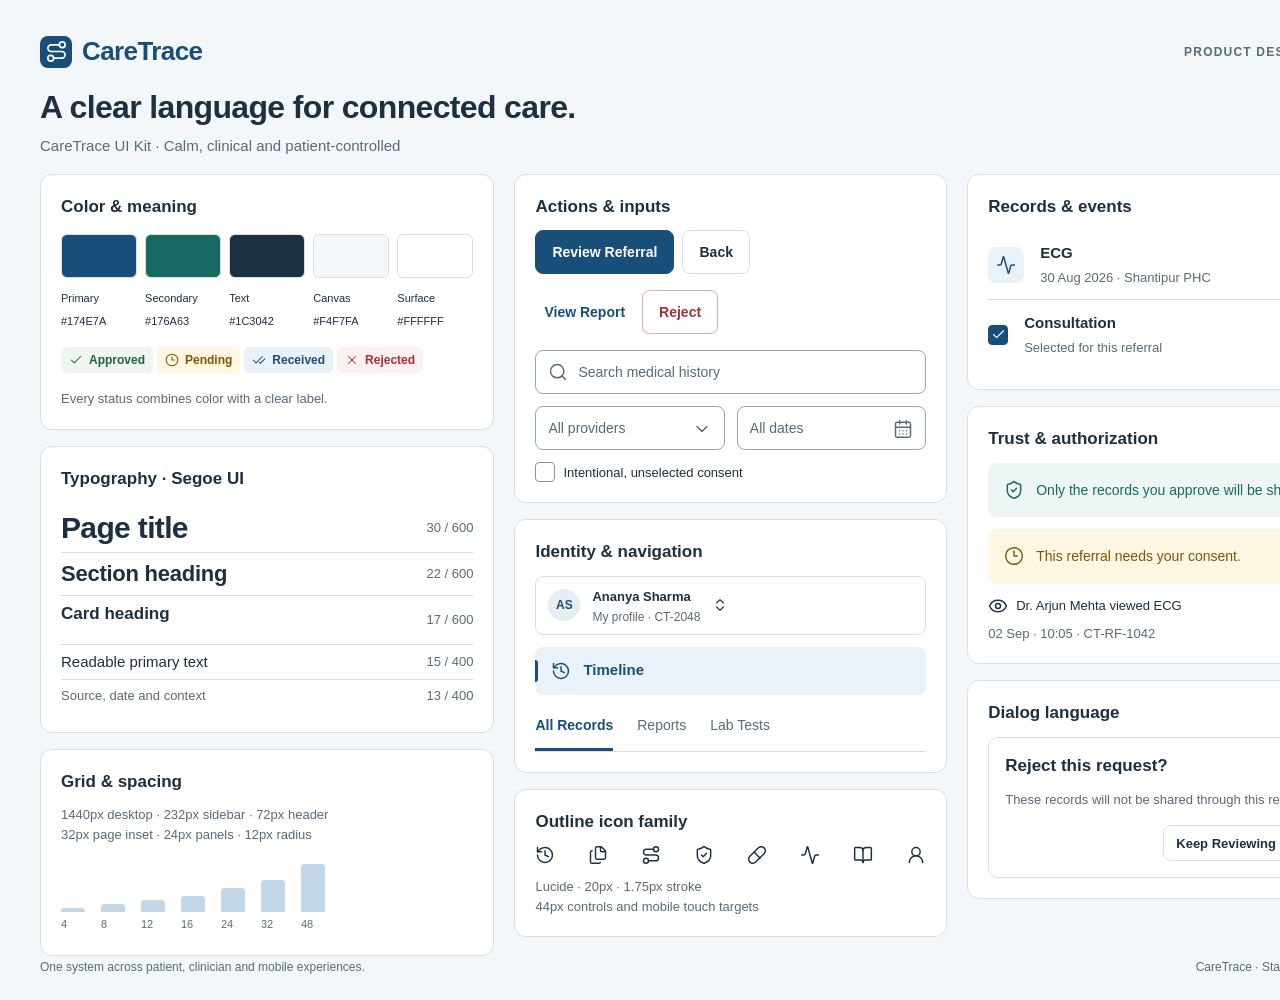
==== pages/01-design-system.html @ 1bf3c95d "First commit" ====
<!doctype html><html lang="en"><head><meta charset="utf-8"><meta name="viewport" content="width=device-width,initial-scale=1"><title>Design System / UI Kit · CareTrace</title><link rel="stylesheet" href="../source/styles.css"></head><body data-screen="01-design-system"><div class="board"><div class="board-head"><div class="brand"><span class="brandmark"><svg viewBox="0 0 24 24" fill="none" stroke="currentColor" stroke-linecap="round" stroke-linejoin="round" aria-hidden="true"><circle cx="6" cy="19" r="3" /><path d="M9 19h8.5a3.5 3.5 0 0 0 0-7h-11a3.5 3.5 0 0 1 0-7H15" /><circle cx="18" cy="5" r="3" /></svg></span>CareTrace</div><span class="eyebrow">Product design system · 01</span></div><div class="board-title"><h1>A clear language for connected care.</h1><p class="muted mt8">CareTrace UI Kit · Calm, clinical and patient-controlled</p></div><div class="kit-grid"><div class="kit-column"><section class="panel kit-section"><h3>Color & meaning</h3><div class="swatches"><div class="swatch"><div class="swatch-color" style="background:#174e7a"></div><span>Primary<br>#174E7A</span></div><div class="swatch"><div class="swatch-color" style="background:#176a63"></div><span>Secondary<br>#176A63</span></div><div class="swatch"><div class="swatch-color" style="background:#1c3042"></div><span>Text<br>#1C3042</span></div><div class="swatch"><div class="swatch-color" style="background:#f4f7fa"></div><span>Canvas<br>#F4F7FA</span></div><div class="swatch"><div class="swatch-color" style="background:#ffffff"></div><span>Surface<br>#FFFFFF</span></div></div><div class="mt24"><span class="chip green"><svg viewBox="0 0 24 24" fill="none" stroke="currentColor" stroke-linecap="round" stroke-linejoin="round" aria-hidden="true"><path d="M20 6 9 17l-5-5" /></svg>Approved</span><span class="chip amber"><svg viewBox="0 0 24 24" fill="none" stroke="currentColor" stroke-linecap="round" stroke-linejoin="round" aria-hidden="true"><circle cx="12" cy="12" r="10" /><path d="M12 6v6h4" /></svg>Pending</span><span class="chip "><svg viewBox="0 0 24 24" fill="none" stroke="currentColor" stroke-linecap="round" stroke-linejoin="round" aria-hidden="true"><path d="M18 6 7 17l-5-5" /><path d="m22 10-7.5 7.5L13 16" /></svg>Received</span><span class="chip red"><svg viewBox="0 0 24 24" fill="none" stroke="currentColor" stroke-linecap="round" stroke-linejoin="round" aria-hidden="true"><path d="M18 6 6 18" /><path d="m6 6 12 12" /></svg>Rejected</span></div><p class="small muted mt8">Every status combines color with a clear label.</p></section><section class="panel kit-section"><h3>Typography · Segoe UI</h3><div class="type-sample"><h1>Page title</h1><small>30 / 600</small></div><div class="type-sample"><h2>Section heading</h2><small>22 / 600</small></div><div class="type-sample"><h3>Card heading</h3><small>17 / 600</small></div><div class="type-sample"><span>Readable primary text</span><small>15 / 400</small></div><div class="type-sample"><span class="small muted">Source, date and context</span><small>13 / 400</small></div></section><section class="panel kit-section"><h3>Grid & spacing</h3><p class="small muted">1440px desktop · 232px sidebar · 72px header<br>32px page inset · 24px panels · 12px radius</p><div class="spacing-bars"><div><span style="height:4px"></span><small>4</small></div><div><span style="height:8px"></span><small>8</small></div><div><span style="height:12px"></span><small>12</small></div><div><span style="height:16px"></span><small>16</small></div><div><span style="height:24px"></span><small>24</small></div><div><span style="height:32px"></span><small>32</small></div><div><span style="height:48px"></span><small>48</small></div></div></section></div><div class="kit-column"><section class="panel kit-section"><h3>Actions & inputs</h3><div class="row gap8 mb16"><button type="button" class="btn primary">Review Referral</button><button type="button" class="btn ">Back</button></div><div class="row gap8 mb16"><button type="button" class="btn tertiary">View Report</button><button type="button" class="btn danger">Reject</button></div><div class="kit-fields"><div class="field search"><svg viewBox="0 0 24 24" fill="none" stroke="currentColor" stroke-linecap="round" stroke-linejoin="round" aria-hidden="true"><path d="m21 21-4.34-4.34" /><circle cx="11" cy="11" r="8" /></svg><span>Search medical history</span></div><div class="field "><span>All providers</span><span class="push"><svg viewBox="0 0 24 24" fill="none" stroke="currentColor" stroke-linecap="round" stroke-linejoin="round" aria-hidden="true"><path d="m6 9 6 6 6-6" /></svg></span></div><div class="field "><span>All dates</span><span class="push"><svg viewBox="0 0 24 24" fill="none" stroke="currentColor" stroke-linecap="round" stroke-linejoin="round" aria-hidden="true"><path d="M8 2v4" /><path d="M16 2v4" /><rect width="18" height="18" x="3" y="4" rx="2" /><path d="M3 10h18" /><path d="M8 14h.01" /><path d="M12 14h.01" /><path d="M16 14h.01" /><path d="M8 18h.01" /><path d="M12 18h.01" /><path d="M16 18h.01" /></svg></span></div></div><div class="row gap8 mt16"><span class="check " role="checkbox" aria-checked="false"></span><span class="small">Intentional, unselected consent</span></div></section><section class="panel kit-section"><h3>Identity & navigation</h3><div class="profile-switch"><span class="avatar">AS</span><div><strong class="small">Ananya Sharma</strong><div class="muted" style="font-size:12px">My profile · CT-2048</div></div><svg viewBox="0 0 24 24" fill="none" stroke="currentColor" stroke-linecap="round" stroke-linejoin="round" aria-hidden="true"><path d="m7 15 5 5 5-5" /><path d="m7 9 5-5 5 5" /></svg></div><div class="nav-item active mt16"><svg viewBox="0 0 24 24" fill="none" stroke="currentColor" stroke-linecap="round" stroke-linejoin="round" aria-hidden="true"><path d="M3 12a9 9 0 1 0 9-9 9.75 9.75 0 0 0-6.74 2.74L3 8" /><path d="M3 3v5h5" /><path d="M12 7v5l4 2" /></svg>Timeline</div><div class="tabs" style="margin:8px 0 0"><div class="tab active">All Records</div><div class="tab">Reports</div><div class="tab">Lab Tests</div></div></section><section class="panel kit-section"><h3>Outline icon family</h3><div class="row between"><svg viewBox="0 0 24 24" fill="none" stroke="currentColor" stroke-linecap="round" stroke-linejoin="round" aria-hidden="true"><path d="M3 12a9 9 0 1 0 9-9 9.75 9.75 0 0 0-6.74 2.74L3 8" /><path d="M3 3v5h5" /><path d="M12 7v5l4 2" /></svg><svg viewBox="0 0 24 24" fill="none" stroke="currentColor" stroke-linecap="round" stroke-linejoin="round" aria-hidden="true"><path d="M15 2h-4a2 2 0 0 0-2 2v11a2 2 0 0 0 2 2h8a2 2 0 0 0 2-2V8" /><path d="M16.706 2.706A2.4 2.4 0 0 0 15 2v5a1 1 0 0 0 1 1h5a2.4 2.4 0 0 0-.706-1.706z" /><path d="M5 7a2 2 0 0 0-2 2v11a2 2 0 0 0 2 2h8a2 2 0 0 0 1.732-1" /></svg><svg viewBox="0 0 24 24" fill="none" stroke="currentColor" stroke-linecap="round" stroke-linejoin="round" aria-hidden="true"><circle cx="6" cy="19" r="3" /><path d="M9 19h8.5a3.5 3.5 0 0 0 0-7h-11a3.5 3.5 0 0 1 0-7H15" /><circle cx="18" cy="5" r="3" /></svg><svg viewBox="0 0 24 24" fill="none" stroke="currentColor" stroke-linecap="round" stroke-linejoin="round" aria-hidden="true"><path d="M20 13c0 5-3.5 7.5-7.66 8.95a1 1 0 0 1-.67-.01C7.5 20.5 4 18 4 13V6a1 1 0 0 1 1-1c2 0 4.5-1.2 6.24-2.72a1.17 1.17 0 0 1 1.52 0C14.51 3.81 17 5 19 5a1 1 0 0 1 1 1z" /><path d="m9 12 2 2 4-4" /></svg><svg viewBox="0 0 24 24" fill="none" stroke="currentColor" stroke-linecap="round" stroke-linejoin="round" aria-hidden="true"><path d="m10.5 20.5 10-10a4.95 4.95 0 1 0-7-7l-10 10a4.95 4.95 0 1 0 7 7Z" /><path d="m8.5 8.5 7 7" /></svg><svg viewBox="0 0 24 24" fill="none" stroke="currentColor" stroke-linecap="round" stroke-linejoin="round" aria-hidden="true"><path d="M22 12h-2.48a2 2 0 0 0-1.93 1.46l-2.35 8.36a.25.25 0 0 1-.48 0L9.24 2.18a.25.25 0 0 0-.48 0l-2.35 8.36A2 2 0 0 1 4.49 12H2" /></svg><svg viewBox="0 0 24 24" fill="none" stroke="currentColor" stroke-linecap="round" stroke-linejoin="round" aria-hidden="true"><path d="M12 7v14" /><path d="M3 18a1 1 0 0 1-1-1V4a1 1 0 0 1 1-1h5a4 4 0 0 1 4 4 4 4 0 0 1 4-4h5a1 1 0 0 1 1 1v13a1 1 0 0 1-1 1h-6a3 3 0 0 0-3 3 3 3 0 0 0-3-3z" /></svg><svg viewBox="0 0 24 24" fill="none" stroke="currentColor" stroke-linecap="round" stroke-linejoin="round" aria-hidden="true"><circle cx="12" cy="8" r="5" /><path d="M20 21a8 8 0 0 0-16 0" /></svg></div><p class="small muted mt16">Lucide · 20px · 1.75px stroke<br>44px controls and mobile touch targets</p></section></div><div class="kit-column"><section class="panel kit-section"><h3>Records & events</h3><div class="list-row"><span class="iconbox "><svg viewBox="0 0 24 24" fill="none" stroke="currentColor" stroke-linecap="round" stroke-linejoin="round" aria-hidden="true"><path d="M22 12h-2.48a2 2 0 0 0-1.93 1.46l-2.35 8.36a.25.25 0 0 1-.48 0L9.24 2.18a.25.25 0 0 0-.48 0l-2.35 8.36A2 2 0 0 1 4.49 12H2" /></svg></span><div><strong>ECG</strong><p>30 Aug 2026 · Shantipur PHC</p></div><span class="link small" style="margin-left:auto">View</span></div><div class="list-row"><span class="check checked" role="checkbox" aria-checked="true"><svg viewBox="0 0 24 24" fill="none" stroke="currentColor" stroke-linecap="round" stroke-linejoin="round" aria-hidden="true"><path d="M20 6 9 17l-5-5" /></svg></span><div><strong>Consultation</strong><p>Selected for this referral</p></div></div></section><section class="panel kit-section"><h3>Trust & authorization</h3><div class="notice teal"><svg viewBox="0 0 24 24" fill="none" stroke="currentColor" stroke-linecap="round" stroke-linejoin="round" aria-hidden="true"><path d="M20 13c0 5-3.5 7.5-7.66 8.95a1 1 0 0 1-.67-.01C7.5 20.5 4 18 4 13V6a1 1 0 0 1 1-1c2 0 4.5-1.2 6.24-2.72a1.17 1.17 0 0 1 1.52 0C14.51 3.81 17 5 19 5a1 1 0 0 1 1 1z" /><path d="m9 12 2 2 4-4" /></svg><div>Only the records you approve will be shared.</div></div><div class="mt16"><div class="notice amber"><svg viewBox="0 0 24 24" fill="none" stroke="currentColor" stroke-linecap="round" stroke-linejoin="round" aria-hidden="true"><circle cx="12" cy="12" r="10" /><path d="M12 6v6h4" /></svg><div>This referral needs your consent.</div></div></div><div class="row gap8 mt16 small"><svg viewBox="0 0 24 24" fill="none" stroke="currentColor" stroke-linecap="round" stroke-linejoin="round" aria-hidden="true"><path d="M2.062 12.348a1 1 0 0 1 0-.696 10.75 10.75 0 0 1 19.876 0 1 1 0 0 1 0 .696 10.75 10.75 0 0 1-19.876 0" /><circle cx="12" cy="12" r="3" /></svg>Dr. Arjun Mehta viewed ECG</div><p class="small muted mt8">02 Sep · 10:05 · CT-RF-1042</p></section><section class="panel kit-section"><h3>Dialog language</h3><div class="kit-dialog"><h3>Reject this request?</h3><p class="small muted mb16">These records will not be shared through this request.</p><div class="row gap8"><button type="button" class="btn compact">Keep Reviewing</button><button type="button" class="btn danger compact">Reject</button></div></div></section></div></div><div class="kit-foot"><span>One system across patient, clinician and mobile experiences.</span><span>CareTrace · Static design specification</span></div></div></body></html>
---- source/styles.css ----
:root{--blue:#174e7a;--teal:#176a63;--ink:#1c3042;--muted:#586b79;--line:#d7e0e7;--bg:#f4f7fa;--green:#226343;--amber:#825500;--red:#a33135;--bluewash:#eaf2f9;--tealwash:#edf6f4;--greenwash:#edf7f0;--amberwash:#fff6e4;--redwash:#fff0f0}
*{box-sizing:border-box}body{margin:0;font-family:'Segoe UI',sans-serif;font-size:15px;line-height:1.5;color:var(--ink);background:var(--bg)}button,input,select{font:inherit}button{cursor:default}svg{width:20px;height:20px;flex:none;vertical-align:middle;stroke-width:1.75}h1,h2,h3,p{margin:0}h1{font-size:30px;line-height:1.25;font-weight:600;letter-spacing:-.65px}h2{font-size:22px;line-height:1.35;font-weight:600;letter-spacing:-.25px}h3{font-size:17px;line-height:1.4;font-weight:600}small,.small{font-size:13px}strong{font-weight:600}a,.link{color:var(--blue);font-weight:600;text-decoration:none}.muted{color:var(--muted)}.eyebrow{font-size:12px;letter-spacing:1.2px;text-transform:uppercase;font-weight:600;color:var(--muted)}.row{display:flex;align-items:center;gap:16px}.between{justify-content:space-between}.start{align-items:flex-start}.end{justify-content:flex-end}.gap8{gap:8px}.gap24{gap:24px}.stack{display:flex;flex-direction:column;gap:24px}.stack16{display:flex;flex-direction:column;gap:16px}.stack8{display:flex;flex-direction:column;gap:8px}.grow{flex:1;min-width:0}.mt8{margin-top:8px}.mt16{margin-top:16px}.mt24{margin-top:24px}.mt32{margin-top:32px}.mb16{margin-bottom:16px}.mb24{margin-bottom:24px}.rule{border:0;border-top:1px solid var(--line);margin:24px 0}.iconbox{display:grid;place-items:center;width:40px;height:40px;border-radius:8px;color:var(--blue);background:var(--bluewash);flex:none}.iconbox.teal{color:var(--teal);background:var(--tealwash)}.iconbox.amber{color:var(--amber);background:var(--amberwash)}.avatar{display:grid;place-items:center;width:40px;height:40px;border-radius:50%;background:#e6eef4;color:var(--blue);font-size:14px;font-weight:600;flex:none}.avatar.large{height:52px;width:52px;font-size:19px}.brand{display:flex;align-items:center;gap:10px;font-size:24px;letter-spacing:-.6px;font-weight:650;color:var(--blue)}.brandmark{width:32px;height:32px;background:var(--blue);color:white;display:grid;place-items:center;border-radius:8px}.brandmark svg{width:23px;height:23px}.sidebar{position:absolute;left:0;top:0;bottom:0;width:232px;background:#fff;border-right:1px solid var(--line);display:flex;flex-direction:column;padding:24px 16px}.sidebar .brand{padding:0 8px;margin-bottom:32px}.workspace-label{margin:0 12px 12px}.nav-item{height:48px;display:flex;align-items:center;gap:12px;padding:0 16px;border-radius:8px;color:var(--muted);font-weight:500;margin-bottom:4px}.nav-item.active{color:var(--blue);background:var(--bluewash);font-weight:600;position:relative}.nav-item.active:before{content:'';position:absolute;left:0;height:22px;width:3px;background:var(--blue);border-radius:0 3px 3px 0}.nav-item svg{width:20px}.nav-count{margin-left:auto;font-size:12px;min-width:20px;text-align:center;color:var(--amber);background:var(--amberwash);border-radius:4px}.sidebar-bottom{margin-top:auto}.sidebar-foot{border-top:1px solid var(--line);margin:16px 8px 0;padding-top:20px;font-size:12px;color:var(--muted)}.topbar{height:72px;background:#fff;border-bottom:1px solid var(--line);display:flex;align-items:center;justify-content:space-between;padding:0 32px}.topbar-search{width:360px;display:flex;gap:12px;align-items:center;color:var(--muted);font-size:14px}.topbar-search kbd{margin-left:auto;font-family:inherit;font-size:12px;border:1px solid var(--line);padding:0 7px;border-radius:4px}.top-user{padding-left:20px;border-left:1px solid var(--line)}.icon-button{width:44px;height:44px;border:0;background:transparent;display:grid;place-items:center;color:var(--muted)}.app{position:relative;width:1440px;height:1000px;overflow:hidden}.application{margin-left:232px}.content{padding:28px 32px 48px}.page-head{display:flex;justify-content:space-between;align-items:center;margin-bottom:24px;gap:24px}.page-head p{color:var(--muted);margin-top:8px}.breadcrumb{display:flex;align-items:center;gap:8px;font-size:13px;color:var(--muted);margin-bottom:16px}.breadcrumb svg{width:14px;height:14px}.profile-switch{display:flex;align-items:center;gap:12px;padding:8px 12px;background:#fff;border:1px solid var(--line);border-radius:8px;text-align:left;color:var(--ink)}.profile-switch .avatar{width:32px;height:32px;font-size:12px}.profile-switch svg{width:16px}.btn{border:1px solid var(--line);border-radius:8px;background:#fff;min-height:44px;padding:10px 16px;color:var(--ink);font-size:14px;font-weight:600;display:inline-flex;align-items:center;justify-content:center;gap:8px;white-space:nowrap}.btn svg{width:18px;height:18px}.btn.primary{background:var(--blue);border-color:var(--blue);color:#fff}.btn.tertiary{background:transparent;border-color:transparent;color:var(--blue);padding-left:8px;padding-right:8px}.btn.danger{color:var(--red);border-color:#dba9ab}.btn.compact{min-height:36px;padding:6px 12px;font-size:13px}.btn.full{width:100%}.chip{display:inline-flex;align-items:center;gap:6px;border-radius:5px;padding:4px 8px;font-size:12px;line-height:1.5;font-weight:600;color:var(--blue);background:var(--bluewash);white-space:nowrap}.chip svg{width:14px;height:14px}.chip.amber{color:var(--amber);background:var(--amberwash)}.chip.green{color:var(--green);background:var(--greenwash)}.chip.red{color:var(--red);background:var(--redwash)}.chip.neutral{color:var(--muted);background:#edf1f4}.panel{background:#fff;border:1px solid var(--line);border-radius:12px;padding:24px}.panel.flush{padding:0}.panel-head{display:flex;align-items:center;justify-content:space-between;padding:20px 24px;border-bottom:1px solid var(--line)}.panel-foot{padding:16px 24px;border-top:1px solid var(--line)}.split{display:grid;grid-template-columns:minmax(0,1fr) 336px;gap:24px;align-items:start}.equal{display:grid;grid-template-columns:1fr 1fr;gap:24px}.three{display:grid;grid-template-columns:repeat(3,1fr);gap:24px}.four{display:grid;grid-template-columns:repeat(4,1fr);gap:16px}.notice{display:flex;align-items:flex-start;gap:12px;border-radius:8px;padding:16px;background:var(--bluewash);color:var(--blue);font-size:14px;line-height:1.6}.notice svg{margin-top:1px}.notice.teal{color:var(--teal);background:var(--tealwash)}.notice.amber{color:var(--amber);background:var(--amberwash)}.notice.neutral{background:#f4f7fa;color:var(--muted)}.attention{border-left:4px solid var(--blue);padding:24px 28px;background:#fff}.attention .eyebrow{color:var(--amber)}.attention h2{margin:8px 0}.route{display:flex;gap:16px;align-items:center;color:var(--muted);font-size:14px}.route svg{width:18px;color:var(--blue)}.summary{padding:20px}.summary .label{font-size:13px;color:var(--muted);margin:12px 0 6px}.summary h3{font-size:18px}.summary .row{gap:8px}.summary svg{color:var(--blue)}.mini-date{border:1px solid var(--line);border-radius:8px;width:56px;text-align:center;overflow:hidden;flex:none}.mini-date .month{font-size:11px;letter-spacing:1px;background:var(--bluewash);padding:3px}.mini-date .day{font-size:23px;font-weight:600;padding:2px}.list-row{display:flex;gap:16px;align-items:center;padding:17px 24px;border-bottom:1px solid var(--line);min-height:76px}.list-row:last-child{border-bottom:0}.list-row p{font-size:13px;color:var(--muted);margin-top:3px}.list-row .meta{margin-left:auto;text-align:right;font-size:13px;color:var(--muted)}.list-row .iconbox{width:36px;height:36px}.quick-actions{display:flex;align-items:center;gap:12px}.quick-actions .btn{flex:1;min-width:0}.field{height:44px;background:#fff;border:1px solid #95a7b5;border-radius:8px;padding:0 12px;display:flex;align-items:center;gap:10px;color:var(--muted);font-size:14px}.field .push{margin-left:auto}.filters{display:flex;align-items:center;gap:12px;margin-bottom:24px}.filters .search{flex:1}.filters .field:not(.search){min-width:140px}.filter-label{font-size:13px;color:var(--muted);margin-right:4px}.tabs{display:flex;gap:24px;border-bottom:1px solid var(--line);margin-bottom:24px;white-space:nowrap}.tab{padding:12px 0;color:var(--muted);font-size:14px}.tab.active{color:var(--blue);border-bottom:3px solid var(--blue);font-weight:600}.identity-strip{background:#fff;border:1px solid var(--line);border-radius:10px;display:flex;align-items:center;gap:24px;padding:16px 20px;margin-bottom:24px}.identity-strip .divider{height:32px;border-left:1px solid var(--line)}.identity-meta{font-size:13px;color:var(--muted)}.identity-strip .push{margin-left:auto}.month-heading{font-size:12px;letter-spacing:1px;color:var(--muted);font-weight:600;margin:8px 0 16px 116px}.timeline-event{display:grid;grid-template-columns:92px 24px minmax(0,1fr);gap:12px;position:relative;padding-bottom:16px}.timeline-date{font-size:14px;color:var(--muted);padding-top:19px;text-align:right}.timeline-date strong{display:block;color:var(--ink)}.timeline-rail{position:relative;display:flex;justify-content:center;padding-top:21px}.timeline-rail:after{content:'';position:absolute;top:40px;bottom:-37px;width:1px;background:var(--line)}.timeline-event.last .timeline-rail:after{display:none}.timeline-dot{width:12px;height:12px;border-radius:50%;background:#fff;border:2px solid var(--teal);z-index:1;margin-top:3px}.timeline-event .panel{padding:18px 20px;border-radius:10px}.timeline-event .panel.highlight{border-color:#aec5d8;background:#fbfdff}.timeline-event .description{margin-top:8px;font-size:14px;color:var(--muted)}.event-actions{margin-top:8px;display:flex;gap:16px;align-items:center}.event-actions .link{font-size:13px}.side-note{border-top:1px solid var(--line);padding-top:16px;margin-top:16px;font-size:13px;color:var(--muted)}.fact{padding:12px 0;border-bottom:1px solid var(--line)}.fact:last-child{border:0}.fact .label{font-size:12px;color:var(--muted);margin-bottom:4px}.fact .value{font-size:15px;font-weight:600}.table{width:100%;border-collapse:collapse;text-align:left}.table th{font-size:12px;color:var(--muted);font-weight:600;background:#f8fafc;padding:14px 20px;border-bottom:1px solid var(--line)}.table td{padding:18px 20px;border-bottom:1px solid var(--line);font-size:14px;vertical-align:middle}.table tr:last-child td{border-bottom:0}.table .record-title{font-weight:600;font-size:15px}.table .meta{font-size:12px;color:var(--muted);margin-top:4px}.table .actions{display:flex;align-items:center;gap:12px;font-size:13px;color:var(--blue);font-weight:600;white-space:nowrap}.stepper{display:flex;align-items:center;justify-content:space-between;padding:24px 28px;background:white;border:1px solid var(--line);border-radius:10px;margin-bottom:24px}.step{display:flex;align-items:center;gap:10px;font-size:14px;color:var(--muted);position:relative}.step-num{width:28px;height:28px;border-radius:50%;border:1px solid #98a9b5;display:grid;place-items:center;font-size:12px;background:#fff}.step.done .step-num{background:var(--tealwash);color:var(--teal);border-color:var(--teal)}.step.done .step-num svg{width:16px;height:16px}.step.current{color:var(--blue);font-weight:600}.step.current .step-num{background:var(--blue);color:#fff;border-color:var(--blue)}.step-line{height:1px;background:var(--line);flex:1;margin:0 16px;min-width:20px}.check{width:20px;height:20px;border:1.5px solid #8297a6;border-radius:4px;background:#fff;flex:none;display:grid;place-items:center}.check.checked{background:var(--blue);border-color:var(--blue);color:white}.check svg{width:15px;height:15px}.select-row{padding:18px 24px;display:flex;gap:16px;align-items:center;border-bottom:1px solid var(--line);min-height:87px}.select-row:last-child{border:0}.select-row.selected{background:#f2f7fb;box-shadow:inset 3px 0 var(--blue)}.select-row .date{margin-left:auto;font-size:13px;color:var(--muted)}.select-row p{font-size:13px;color:var(--muted);margin-top:3px}.package{border-top:3px solid var(--blue)}.package-list{list-style:none;padding:0;margin:16px 0}.package-list li{display:flex;align-items:center;gap:12px;border-bottom:1px solid var(--line);padding:12px 0;font-size:14px}.package-list li:last-child{border:0}.package-list svg{width:17px;color:var(--teal)}.consent-summary{display:grid;grid-template-columns:1fr 1fr;gap:24px;padding:24px;border-bottom:1px solid var(--line)}.consent-summary .wide{grid-column:span 2}.consent-summary .eyebrow{margin-bottom:6px}.consent-row{padding:13px 24px;display:flex;gap:12px;align-items:center;border-bottom:1px solid var(--line)}.consent-row:last-child{border-bottom:0}.consent-row p{font-size:13px;color:var(--muted)}.consent-check{display:flex;gap:12px;align-items:center;min-height:44px;font-size:14px}.consent-actions{display:flex;gap:12px;justify-content:flex-end;margin-top:16px}.vertical-progress .progress-item{display:flex;gap:16px;min-height:73px;position:relative}.progress-mark{height:24px;width:24px;border:1px solid var(--teal);border-radius:50%;color:var(--teal);display:grid;place-items:center;flex:none;background:var(--tealwash);z-index:1}.progress-mark svg{width:14px;height:14px}.progress-item:not(:last-child):after{content:'';position:absolute;top:25px;bottom:0;left:11px;width:1px;background:var(--line)}.progress-item p{font-size:13px;color:var(--muted);margin-top:3px}.activity-row{padding:16px 24px;display:flex;gap:20px;align-items:flex-start;border-bottom:1px solid var(--line)}.activity-row:last-child{border:0}.activity-time{width:128px;font-size:13px;color:var(--muted);flex:none}.activity-time strong{color:var(--ink)}.activity-row svg{width:18px;color:var(--teal);margin-top:3px}.clinical-context{display:grid;grid-template-columns:repeat(3,1fr);border:1px solid var(--line);border-radius:10px;background:#fff;margin:24px 0}.clinical-context>div{padding:20px 24px;border-right:1px solid var(--line)}.clinical-context>div:last-child{border:0}.clinical-context p{font-size:13px;color:var(--muted);margin-bottom:8px}.document-viewer{background:#e9eef2;border:1px solid var(--line);border-radius:12px;overflow:hidden}.document-toolbar{background:#fff;border-bottom:1px solid var(--line);padding:12px 20px;display:flex;align-items:center;justify-content:space-between;font-size:13px}.document{margin:24px;background:#fff;padding:32px 28px;min-height:582px}.document .lab-brand{color:var(--blue);font-weight:600;font-size:17px;border-bottom:2px solid var(--blue);padding-bottom:16px}.document h2{font-size:21px;margin:24px 0 4px}.document .patient-data{font-size:13px;margin:20px 0}.lab-table{width:100%;border-collapse:collapse;margin:24px 0;font-size:13px}.lab-table th{text-align:left;background:#f1f4f6;padding:10px 8px;font-size:12px;font-weight:600}.lab-table td{padding:14px 8px;border-bottom:1px solid var(--line)}.explain-section{padding:20px 0;border-bottom:1px solid var(--line)}.explain-section:first-of-type{padding-top:0}.explain-section:last-child{border:0}.explain-section h3{margin-bottom:12px}.explain-section p{font-size:14px;color:var(--muted)}.term{margin-bottom:12px}.term:last-child{margin:0}.term strong{color:var(--ink)}.questions{padding-left:20px;margin:0;color:var(--muted);font-size:14px}.questions li{margin-top:8px}.emergency-wrap{max-width:1000px;margin:0 auto}.emergency-identity{padding:28px 32px;display:flex;gap:20px;align-items:center;border-bottom:1px solid var(--line)}.emergency-identity .avatar{width:64px;height:64px;font-size:24px}.emergency-critical{display:grid;grid-template-columns:1fr 2fr;border-bottom:1px solid var(--line)}.emergency-critical>div{padding:28px 32px}.emergency-critical .allergy{border-left:1px solid var(--line);background:#fff6f5}.blood-value{font-size:48px;font-weight:600;line-height:1.2;color:var(--blue);margin-top:8px}.allergy-value{font-size:30px;font-weight:600;line-height:1.3;color:var(--red);margin-top:12px}.emergency-info{padding:24px 32px}.emergency-info .fact{padding:20px 0}.emergency-info .fact .value{font-size:20px}.emergency-contact{display:flex;gap:16px;align-items:center;padding:24px 32px;border-top:1px solid var(--line);background:#f8fafc;border-radius:0 0 12px 12px}.audit-entry{display:flex;gap:16px;padding:24px;border-bottom:1px solid var(--line)}.audit-entry:last-child{border:0}.audit-entry h3{font-size:16px}.audit-entry p{font-size:14px;color:var(--muted)}.audit-entry .time{margin-left:auto;font-size:13px;color:var(--muted);text-align:right;white-space:nowrap}.audit-entry .action{font-weight:600;margin:12px 0 6px;color:var(--ink)}.screen-foot{position:absolute;bottom:16px;left:264px;right:32px;display:flex;justify-content:space-between;font-size:11px;color:var(--muted)}
/* Presentation boards use the same type, spacing, colors, and components. */
.board{width:1440px;height:1000px;background:var(--bg);padding:40px 48px;position:relative;overflow:hidden}.board-head{display:flex;align-items:center;justify-content:space-between;margin-bottom:32px}.board-head .brand{font-size:26px}.board-title{margin-bottom:32px}.board-title h1{font-size:32px}.kit-grid{display:grid;grid-template-columns:1.05fr 1fr 1fr;gap:24px}.kit-column{display:flex;flex-direction:column;gap:24px}.kit-section h3{margin-bottom:16px}.swatches{display:flex;gap:8px;margin-top:16px}.swatch{flex:1}.swatch-color{height:44px;border:1px solid var(--line);border-radius:6px;margin-bottom:8px}.swatch span{font-size:11px}.type-sample{padding:10px 0;border-bottom:1px solid var(--line);display:flex;align-items:center;justify-content:space-between}.type-sample:last-child{border:0}.type-sample small{color:var(--muted)}.spacing-bars{display:flex;gap:16px;align-items:flex-end;margin-top:20px}.spacing-bars span{display:block;width:24px;background:#c3d7e7;border-radius:3px 3px 0 0}.spacing-bars small{font-size:11px;color:var(--muted)}.kit-section .chip{margin:0 4px 8px 0}.kit-dialog{border:1px solid var(--line);border-radius:10px;padding:20px}.kit-dialog .row{justify-content:flex-end}.kit-section .list-row{padding:16px 0}.kit-foot{position:absolute;bottom:24px;left:48px;right:48px;display:flex;justify-content:space-between;color:var(--muted);font-size:12px}.phone{width:390px;height:844px;background:var(--bg);position:relative;overflow:hidden}.phone-status{height:28px;padding:4px 20px;font-size:12px;font-weight:600;display:flex;align-items:center;justify-content:space-between;background:white}.phone-status svg{width:14px;height:14px}.phone-header{height:60px;background:white;border-bottom:1px solid var(--line);display:flex;align-items:center;justify-content:space-between;padding:0 20px}.phone-header .brand{font-size:21px}.phone-header .brandmark{width:28px;height:28px;border-radius:7px}.phone-header .brandmark svg{width:20px;height:20px}.phone-content{padding:20px 20px 90px}.phone h1{font-size:24px;letter-spacing:-.4px}.phone h2{font-size:19px}.phone h3{font-size:16px}.phone .subtitle{font-size:13px;color:var(--muted);margin-top:6px}.phone .panel{padding:16px;border-radius:10px}.phone .panel.flush{padding:0}.phone .notice{font-size:13px;padding:12px;gap:8px}.phone .chip{font-size:11px}.phone .identity-line{font-size:12px;color:var(--muted);margin-bottom:16px}.phone .panel-head{padding:14px 16px}.phone .list-row{padding:14px 16px;gap:12px;min-height:66px}.phone .list-row .iconbox{width:32px;height:32px}.phone .list-row p{font-size:12px}.phone .list-row strong{font-size:14px}.phone .attention{border-left:3px solid var(--blue)}.phone .attention h2{margin:12px 0 8px}.phone .attention p{font-size:13px;color:var(--muted)}.phone .attention .btn{margin-top:16px;width:100%}.phone-nav{position:absolute;bottom:0;left:0;right:0;background:#fff;border-top:1px solid var(--line);height:76px;display:flex;justify-content:space-around;padding:8px 4px 16px}.phone-nav .nav{display:flex;flex-direction:column;gap:3px;align-items:center;justify-content:center;font-size:11px;color:var(--muted);min-width:64px;min-height:48px}.phone-nav .nav.active{color:var(--blue);font-weight:600}.phone-nav svg{width:21px;height:21px}.phone-nav .nav.active svg{background:var(--bluewash);box-shadow:0 0 0 5px var(--bluewash);border-radius:4px}.phone .mobile-event{display:flex;gap:14px;padding:14px 0;position:relative}.mobile-event:not(:last-child):before{content:'';position:absolute;top:46px;bottom:-10px;left:15px;border-left:1px solid var(--line)}.mobile-event .iconbox{width:32px;height:32px;background:white;border:1px solid var(--line);border-radius:50%;z-index:1}.mobile-event .iconbox svg{height:17px;width:17px}.mobile-event .date{font-size:11px;font-weight:600;color:var(--muted);letter-spacing:.3px;margin-bottom:4px}.mobile-event p{font-size:13px;color:var(--muted);margin-top:4px}.mobile-event .link{display:inline-flex;align-items:center;min-height:44px;font-size:13px}.mobile-record{display:flex;justify-content:space-between;align-items:center;padding:10px 0;border-bottom:1px solid var(--line);font-size:14px}.mobile-record:last-child{border:0}.mobile-record small{font-size:12px;color:var(--muted);display:block}.mobile-record .link{min-width:44px;min-height:44px;display:flex;align-items:center;justify-content:center;font-size:13px}.phone .consent-check{font-size:13px;line-height:1.4;margin-top:12px}.phone .consent-actions{margin-top:12px}.phone .consent-actions .btn{flex:1}.phone .vertical-progress{padding:20px 16px 0}.phone .progress-item{min-height:66px;font-size:14px}.phone .progress-item p{font-size:12px}.phone .progress-item.future .progress-mark{background:white;color:var(--muted);border-color:#95a7b5}.mobile-board{width:1920px;height:1200px;padding:48px 72px;background:var(--bg);position:relative}.mobile-board>h1{font-size:34px}.mobile-board .phones{display:flex;justify-content:space-between;margin-top:48px}.phone-frame{width:402px;height:856px;background:white;border:6px solid #d7e0e7;border-radius:32px;overflow:hidden}.phone-caption{margin-top:16px;color:var(--blue);font-size:17px;font-weight:600}.phone-caption small{display:block;color:var(--muted);font-weight:400;margin-top:4px}.journey{width:1920px;height:1080px;padding:56px 72px;background:var(--bg);position:relative}.journey h1{font-size:38px;letter-spacing:-1px}.journey-grid{display:grid;grid-template-columns:repeat(3,1fr);gap:28px 48px;margin-top:32px}.journey-card{position:relative}.journey-card .number{color:var(--teal);font-size:14px;font-weight:600;letter-spacing:1px}.journey-card h2{font-size:21px;margin:6px 0 16px}.preview-window{height:215px;border:1px solid #b8cbd8;border-radius:10px;background:white;overflow:hidden}.preview-window img{width:100%;height:100%;object-fit:cover;object-position:top}.journey-card .flow-arrow{position:absolute;right:-35px;top:167px;color:var(--blue)}.journey-card .flow-arrow svg{width:24px;height:24px}.journey-caption{margin-top:32px;padding-top:24px;border-top:1px solid var(--line);font-size:24px;color:var(--blue);text-align:center;line-height:1.5}.journey .board-head{margin-bottom:24px}.journey-card .micro-note{font-size:13px;color:var(--muted);margin-top:8px}.gallery{padding:48px;max-width:1800px;margin:auto}.gallery h1{margin:24px 0 8px}.gallery-grid{display:grid;grid-template-columns:repeat(3,1fr);gap:28px;margin-top:32px}.gallery-item{background:white;border:1px solid var(--line);border-radius:12px;overflow:hidden}.gallery-item img{width:100%;aspect-ratio:1.44;object-fit:contain;background:#edf2f6;display:block}.gallery-item .caption{padding:16px;font-size:14px}.gallery-item small{display:block;color:var(--muted);font-weight:400;margin-top:4px}
/* Final composition adjustments preserve the common type scale and component language. */
.content{padding-top:24px}.page-head{margin-bottom:20px}.panel-head{padding:16px 24px}.list-row{padding:12px 24px;min-height:72px}.table td{padding:14px 20px}.select-row{padding:12px 24px;min-height:76px}.stepper{padding:20px 28px}.identity-strip{padding:12px 20px}.activity-row{padding:14px 24px}.timeline-event .panel{padding:16px 20px}.timeline-event{padding-bottom:12px}.month-heading{margin-bottom:12px}.timeline-event .description{margin-top:6px}.event-actions{margin-top:6px}.board{padding:32px 40px}.board-head{margin-bottom:24px}.board-title{margin-bottom:24px}.kit-grid{gap:20px}.kit-column{gap:16px}.kit-section{padding:20px}.kit-section h3{margin-bottom:12px}.type-sample{padding:8px 0}.kit-dialog{padding:16px}.kit-foot{left:40px;right:40px}.kit-section .list-row{padding:12px 0;min-height:64px}.kit-section .mt24{margin-top:16px}.kit-section .mt16{margin-top:12px}.kit-section .stack16{gap:12px}
body[data-screen="02-patient-dashboard"] .summary{padding:16px 20px}
body[data-screen="05-select-records"] .package-list{margin:12px 0}
body[data-screen="05-select-records"] .package-list li{padding:10px 0}
body[data-screen="05-select-records"] .side-note{margin-top:12px;padding-top:12px}
body[data-screen="06-patient-consent"] .consent-summary{padding:20px 24px;gap:16px}
body[data-screen="06-patient-consent"] .consent-row{padding:10px 24px}
body[data-screen="06-patient-consent"] .stack16>.panel:last-child{padding:16px 20px;display:flex;align-items:center;justify-content:space-between;gap:12px}
body[data-screen="06-patient-consent"] .consent-actions{margin-top:0}
body[data-screen="06-patient-consent"] .consent-check{font-size:13px}
body[data-screen="08-doctor-workspace"] .content>.notice{padding:12px 16px}
body[data-screen="08-doctor-workspace"] .clinical-context{margin:20px 0}
body[data-screen="08-doctor-workspace"] .clinical-context>div{padding:16px 20px}
body[data-screen="08-doctor-workspace"] .list-row{min-height:64px;padding:10px 24px}
body[data-screen="08-doctor-workspace"] .fact{padding:8px 0}
body[data-screen="08-doctor-workspace"] aside .panel{padding:20px}
body[data-screen="08-doctor-workspace"] .split .stack{gap:16px}
body[data-screen="08-doctor-workspace"] section.stack>.panel:last-child>div:last-child{display:grid;grid-template-columns:1fr 1fr;gap:0 20px}
body[data-screen="08-doctor-workspace"] section.stack>.panel:last-child .row{font-size:13px;gap:4px}
body[data-screen="08-doctor-workspace"] section.stack>.panel:last-child .row svg{width:16px}
body[data-screen="08-doctor-workspace"] section.stack>.panel:last-child .btn{padding:4px;font-size:12px}
body[data-screen="09-ai-record-explainer"] .document{padding:24px;min-height:536px;margin:20px}
body[data-screen="09-ai-record-explainer"] .explain-section{padding:16px 0}
body[data-screen="09-ai-record-explainer"] .explain-section h3{margin-bottom:8px}
body[data-screen="09-ai-record-explainer"] .term{margin-bottom:8px}
body[data-screen="09-ai-record-explainer"] .panel>.mb24{margin-bottom:12px}
.phone-content{padding:16px 20px 0}.phone .identity-line{margin-bottom:12px}.phone-screen-timeline .mobile-event{padding:8px 0}.phone-screen-timeline .mobile-event p{margin-top:2px}.phone-screen-timeline .mt16{margin-top:12px}.phone-screen-consent .identity-line{margin-bottom:8px}.phone-screen-consent .mt16{margin-top:8px}.phone-screen-consent .panel{padding:12px 16px}.phone-screen-consent .panel .mt16{margin-top:8px}.phone-screen-consent .panel p{margin-top:4px;font-size:12px;line-height:1.4}.phone-screen-consent .mobile-record{padding:3px 0;min-height:50px}.phone-screen-consent .mobile-record small{font-size:12px;line-height:1.35}.phone-screen-consent .notice{font-size:12px;line-height:1.4;padding:10px 12px}.phone-screen-consent .consent-check{margin-top:8px}.phone-screen-consent .consent-actions{margin-top:8px}.phone-screen-consent h1{font-size:23px}.phone-screen-dashboard .mt24{margin-top:16px}.phone-screen-dashboard .list-row{padding:12px 16px}.phone-screen-status .progress-item{min-height:62px}.phone-screen-status .mt16{margin-top:12px}
.kit-fields{display:grid;grid-template-columns:1fr 1fr;gap:12px}.kit-fields .search{grid-column:span 2}.board .board-head{margin-bottom:16px}.board .board-title{margin-bottom:16px}.board .type-sample{padding:6px 0}
body[data-screen="02-patient-dashboard"] .attention{padding:20px 28px}
body[data-screen="02-patient-dashboard"] .list-row{padding:8px 24px;min-height:60px}
body[data-screen="02-patient-dashboard"] .content>.mb24{margin-bottom:20px}
body[data-screen="02-patient-dashboard"] .summary .label{margin-top:8px}
body[data-screen="05-select-records"] .select-row{padding:8px 24px;min-height:68px}
body[data-screen="05-select-records"] .identity-strip,body[data-screen="05-select-records"] .stepper{margin-bottom:16px}
body[data-screen="05-select-records"] .content>.row.mb24{margin-bottom:16px}
body[data-screen="05-select-records"] .panel-foot{padding:12px 24px}
body[data-screen="05-select-records"] .package .notice{padding:12px 16px}
body[data-screen="05-select-records"] .package .mt24{margin-top:16px}
body[data-screen="09-ai-record-explainer"] .document{min-height:0;padding:20px 24px}
body[data-screen="09-ai-record-explainer"] .document .lab-brand{padding-bottom:12px}
body[data-screen="09-ai-record-explainer"] .document h2{margin-top:16px}
body[data-screen="09-ai-record-explainer"] .document .patient-data{margin:16px 0}
body[data-screen="09-ai-record-explainer"] .lab-table{margin:16px 0}
body[data-screen="09-ai-record-explainer"] .lab-table td{padding:10px 8px}
body[data-screen="09-ai-record-explainer"] .document .side-note{margin-top:12px;padding-top:12px}
body[data-screen="02-patient-dashboard"] .content>.mb24{margin-bottom:16px}
body[data-screen="05-select-records"] .package{padding:20px}
body[data-screen="05-select-records"] .package-list{margin:8px 0}
body[data-screen="05-select-records"] .package .mt16{margin-top:12px}
body[data-screen="05-select-records"] .stepper{padding:16px 28px}
body[data-screen="08-doctor-workspace"] .clinical-context{margin:16px 0}
body[data-screen="08-doctor-workspace"] .clinical-context>div{padding:12px 20px}
body[data-screen="08-doctor-workspace"] .panel-head{padding:12px 24px}
body[data-screen="09-ai-record-explainer"] .document-toolbar{padding:6px 20px}
body[data-screen="09-ai-record-explainer"] .document{margin:16px}
body[data-screen="09-ai-record-explainer"] .document h2{margin-top:12px}
body[data-screen="09-ai-record-explainer"] .document .patient-data{margin:12px 0}
body[data-screen="09-ai-record-explainer"] .lab-table{margin:12px 0}
body[data-screen="09-ai-record-explainer"] .lab-table td{padding:8px}
.phone-screen-status .progress-item{min-height:58px}
.journey-mini-head{height:40px;background:#f8fafc;border-bottom:1px solid var(--line);padding:0 16px;display:flex;align-items:center;justify-content:space-between;font-size:13px}.journey-mini-head>span:not(.chip){font-size:12px;color:var(--muted)}.mini-content{padding:14px 16px}.mini-timeline-row{display:flex;align-items:center;gap:16px;min-height:46px;font-size:13px}.mini-timeline-row>span:first-child{width:44px;color:var(--muted)}.mini-timeline-row small{display:block;color:var(--muted);font-size:12px}.mini-node{width:8px;height:8px;border:1.5px solid var(--teal);border-radius:50%;position:relative}.mini-timeline-row:not(:last-child) .mini-node:after{content:'';position:absolute;height:36px;top:9px;left:2px;border-left:1px solid var(--line)}.mini-route{display:flex;gap:16px;align-items:center;margin-top:16px}.mini-route>div{flex:1;font-size:13px}.mini-route small{display:block;color:var(--muted);margin-bottom:4px}.mini-route strong{display:block}.mini-check-grid{display:grid;grid-template-columns:1fr 1fr;gap:14px 16px;font-size:13px}.mini-check-grid .check{width:18px;height:18px}.mini-private{display:flex;gap:8px;align-items:center;font-size:13px;color:var(--teal);background:var(--tealwash);padding:10px 12px;margin-top:16px;border-radius:6px}.mini-private svg{width:17px;height:17px}.mini-record-line{font-size:13px;color:var(--muted);padding:12px 0}.mini-check-grid svg{height:16px;width:16px;margin-right:4px;color:var(--blue)}.continue-flow{position:absolute;bottom:-27px;right:0;color:var(--blue);font-size:12px;font-weight:600;display:flex;gap:8px;align-items:center}.continue-flow svg{height:16px;width:16px}
.month-heading{margin-left:140px}
.table{table-layout:fixed}.table th:nth-child(1){width:35%}.table th:nth-child(2){width:17%}.table th:nth-child(3){width:28%}.table th:nth-child(4){width:20%}
body[data-screen="07-referral-tracking"] .activity-row{padding:12px 24px}
body[data-screen="09-ai-record-explainer"] .content>.mt16{margin-top:8px}
.mini-check-grid .check svg{color:white;width:14px;height:14px;margin:0}
.phone-nav .nav{font-size:12px}.phone .chip{font-size:12px}.phone .mobile-event .date{font-size:12px}
.phone .panel-head{padding:4px 16px;min-height:52px}.phone .panel-head .link{display:inline-flex;align-items:center;min-height:44px;min-width:44px}
.phone-header .avatar{min-width:44px;min-height:44px}
.phone-screen-dashboard .panel.flush{margin-top:12px}
.phone-screen-timeline .filters{margin-top:8px}
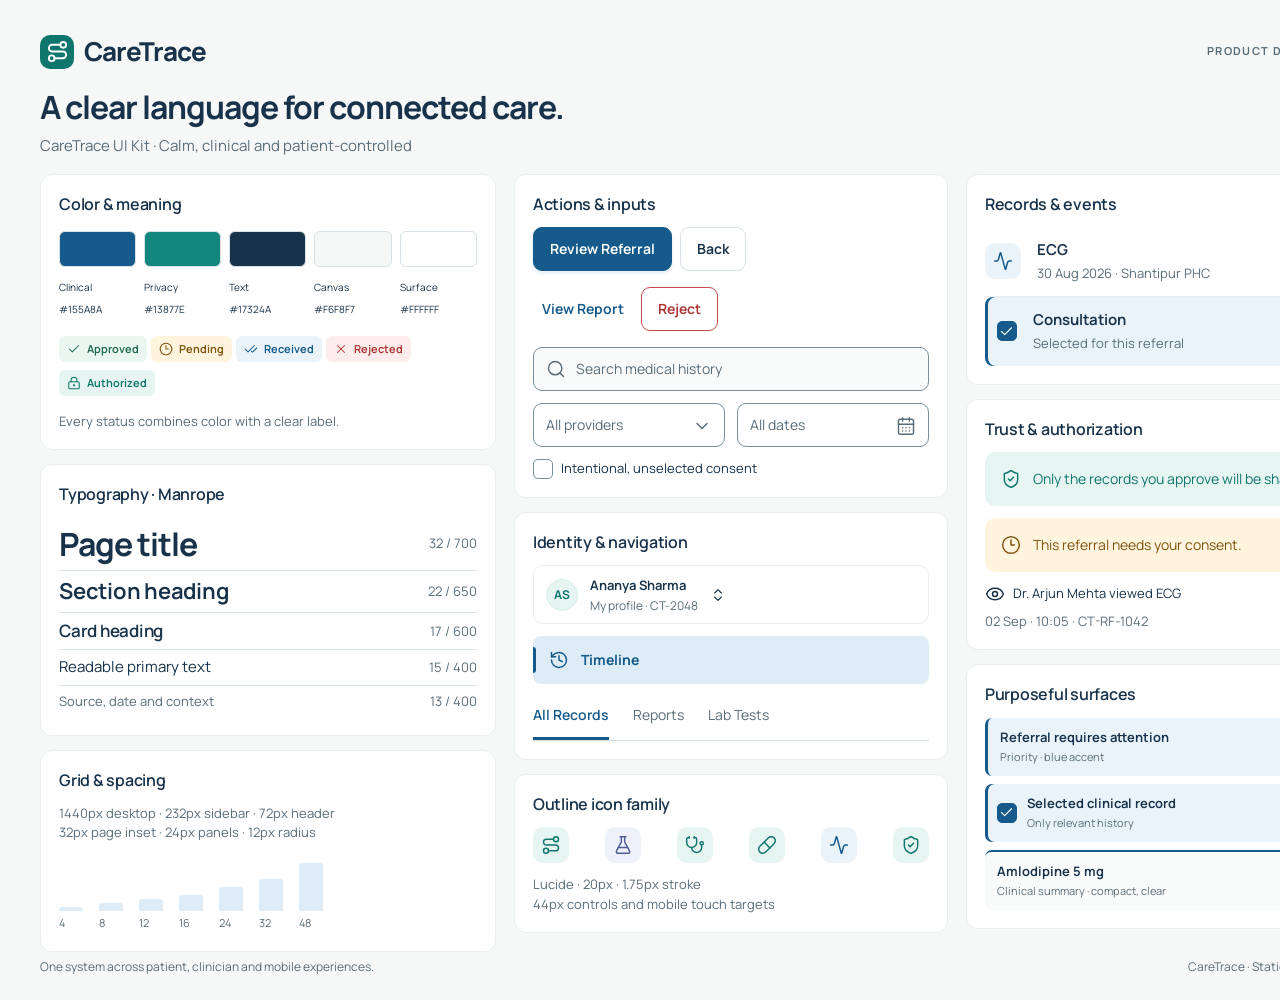
==== commit b70e91e6: "UI improved" ====
--- a/pages/01-design-system.html
+++ b/pages/01-design-system.html
@@ -1 +1 @@
-<!doctype html><html lang="en"><head><meta charset="utf-8"><meta name="viewport" content="width=device-width,initial-scale=1"><title>Design System / UI Kit · CareTrace</title><link rel="stylesheet" href="../source/styles.css"></head><body data-screen="01-design-system"><div class="board"><div class="board-head"><div class="brand"><span class="brandmark"><svg viewBox="0 0 24 24" fill="none" stroke="currentColor" stroke-linecap="round" stroke-linejoin="round" aria-hidden="true"><circle cx="6" cy="19" r="3" /><path d="M9 19h8.5a3.5 3.5 0 0 0 0-7h-11a3.5 3.5 0 0 1 0-7H15" /><circle cx="18" cy="5" r="3" /></svg></span>CareTrace</div><span class="eyebrow">Product design system · 01</span></div><div class="board-title"><h1>A clear language for connected care.</h1><p class="muted mt8">CareTrace UI Kit · Calm, clinical and patient-controlled</p></div><div class="kit-grid"><div class="kit-column"><section class="panel kit-section"><h3>Color & meaning</h3><div class="swatches"><div class="swatch"><div class="swatch-color" style="background:#174e7a"></div><span>Primary<br>#174E7A</span></div><div class="swatch"><div class="swatch-color" style="background:#176a63"></div><span>Secondary<br>#176A63</span></div><div class="swatch"><div class="swatch-color" style="background:#1c3042"></div><span>Text<br>#1C3042</span></div><div class="swatch"><div class="swatch-color" style="background:#f4f7fa"></div><span>Canvas<br>#F4F7FA</span></div><div class="swatch"><div class="swatch-color" style="background:#ffffff"></div><span>Surface<br>#FFFFFF</span></div></div><div class="mt24"><span class="chip green"><svg viewBox="0 0 24 24" fill="none" stroke="currentColor" stroke-linecap="round" stroke-linejoin="round" aria-hidden="true"><path d="M20 6 9 17l-5-5" /></svg>Approved</span><span class="chip amber"><svg viewBox="0 0 24 24" fill="none" stroke="currentColor" stroke-linecap="round" stroke-linejoin="round" aria-hidden="true"><circle cx="12" cy="12" r="10" /><path d="M12 6v6h4" /></svg>Pending</span><span class="chip "><svg viewBox="0 0 24 24" fill="none" stroke="currentColor" stroke-linecap="round" stroke-linejoin="round" aria-hidden="true"><path d="M18 6 7 17l-5-5" /><path d="m22 10-7.5 7.5L13 16" /></svg>Received</span><span class="chip red"><svg viewBox="0 0 24 24" fill="none" stroke="currentColor" stroke-linecap="round" stroke-linejoin="round" aria-hidden="true"><path d="M18 6 6 18" /><path d="m6 6 12 12" /></svg>Rejected</span></div><p class="small muted mt8">Every status combines color with a clear label.</p></section><section class="panel kit-section"><h3>Typography · Segoe UI</h3><div class="type-sample"><h1>Page title</h1><small>30 / 600</small></div><div class="type-sample"><h2>Section heading</h2><small>22 / 600</small></div><div class="type-sample"><h3>Card heading</h3><small>17 / 600</small></div><div class="type-sample"><span>Readable primary text</span><small>15 / 400</small></div><div class="type-sample"><span class="small muted">Source, date and context</span><small>13 / 400</small></div></section><section class="panel kit-section"><h3>Grid & spacing</h3><p class="small muted">1440px desktop · 232px sidebar · 72px header<br>32px page inset · 24px panels · 12px radius</p><div class="spacing-bars"><div><span style="height:4px"></span><small>4</small></div><div><span style="height:8px"></span><small>8</small></div><div><span style="height:12px"></span><small>12</small></div><div><span style="height:16px"></span><small>16</small></div><div><span style="height:24px"></span><small>24</small></div><div><span style="height:32px"></span><small>32</small></div><div><span style="height:48px"></span><small>48</small></div></div></section></div><div class="kit-column"><section class="panel kit-section"><h3>Actions & inputs</h3><div class="row gap8 mb16"><button type="button" class="btn primary">Review Referral</button><button type="button" class="btn ">Back</button></div><div class="row gap8 mb16"><button type="button" class="btn tertiary">View Report</button><button type="button" class="btn danger">Reject</button></div><div class="kit-fields"><div class="field search"><svg viewBox="0 0 24 24" fill="none" stroke="currentColor" stroke-linecap="round" stroke-linejoin="round" aria-hidden="true"><path d="m21 21-4.34-4.34" /><circle cx="11" cy="11" r="8" /></svg><span>Search medical history</span></div><div class="field "><span>All providers</span><span class="push"><svg viewBox="0 0 24 24" fill="none" stroke="currentColor" stroke-linecap="round" stroke-linejoin="round" aria-hidden="true"><path d="m6 9 6 6 6-6" /></svg></span></div><div class="field "><span>All dates</span><span class="push"><svg viewBox="0 0 24 24" fill="none" stroke="currentColor" stroke-linecap="round" stroke-linejoin="round" aria-hidden="true"><path d="M8 2v4" /><path d="M16 2v4" /><rect width="18" height="18" x="3" y="4" rx="2" /><path d="M3 10h18" /><path d="M8 14h.01" /><path d="M12 14h.01" /><path d="M16 14h.01" /><path d="M8 18h.01" /><path d="M12 18h.01" /><path d="M16 18h.01" /></svg></span></div></div><div class="row gap8 mt16"><span class="check " role="checkbox" aria-checked="false"></span><span class="small">Intentional, unselected consent</span></div></section><section class="panel kit-section"><h3>Identity & navigation</h3><div class="profile-switch"><span class="avatar">AS</span><div><strong class="small">Ananya Sharma</strong><div class="muted" style="font-size:12px">My profile · CT-2048</div></div><svg viewBox="0 0 24 24" fill="none" stroke="currentColor" stroke-linecap="round" stroke-linejoin="round" aria-hidden="true"><path d="m7 15 5 5 5-5" /><path d="m7 9 5-5 5 5" /></svg></div><div class="nav-item active mt16"><svg viewBox="0 0 24 24" fill="none" stroke="currentColor" stroke-linecap="round" stroke-linejoin="round" aria-hidden="true"><path d="M3 12a9 9 0 1 0 9-9 9.75 9.75 0 0 0-6.74 2.74L3 8" /><path d="M3 3v5h5" /><path d="M12 7v5l4 2" /></svg>Timeline</div><div class="tabs" style="margin:8px 0 0"><div class="tab active">All Records</div><div class="tab">Reports</div><div class="tab">Lab Tests</div></div></section><section class="panel kit-section"><h3>Outline icon family</h3><div class="row between"><svg viewBox="0 0 24 24" fill="none" stroke="currentColor" stroke-linecap="round" stroke-linejoin="round" aria-hidden="true"><path d="M3 12a9 9 0 1 0 9-9 9.75 9.75 0 0 0-6.74 2.74L3 8" /><path d="M3 3v5h5" /><path d="M12 7v5l4 2" /></svg><svg viewBox="0 0 24 24" fill="none" stroke="currentColor" stroke-linecap="round" stroke-linejoin="round" aria-hidden="true"><path d="M15 2h-4a2 2 0 0 0-2 2v11a2 2 0 0 0 2 2h8a2 2 0 0 0 2-2V8" /><path d="M16.706 2.706A2.4 2.4 0 0 0 15 2v5a1 1 0 0 0 1 1h5a2.4 2.4 0 0 0-.706-1.706z" /><path d="M5 7a2 2 0 0 0-2 2v11a2 2 0 0 0 2 2h8a2 2 0 0 0 1.732-1" /></svg><svg viewBox="0 0 24 24" fill="none" stroke="currentColor" stroke-linecap="round" stroke-linejoin="round" aria-hidden="true"><circle cx="6" cy="19" r="3" /><path d="M9 19h8.5a3.5 3.5 0 0 0 0-7h-11a3.5 3.5 0 0 1 0-7H15" /><circle cx="18" cy="5" r="3" /></svg><svg viewBox="0 0 24 24" fill="none" stroke="currentColor" stroke-linecap="round" stroke-linejoin="round" aria-hidden="true"><path d="M20 13c0 5-3.5 7.5-7.66 8.95a1 1 0 0 1-.67-.01C7.5 20.5 4 18 4 13V6a1 1 0 0 1 1-1c2 0 4.5-1.2 6.24-2.72a1.17 1.17 0 0 1 1.52 0C14.51 3.81 17 5 19 5a1 1 0 0 1 1 1z" /><path d="m9 12 2 2 4-4" /></svg><svg viewBox="0 0 24 24" fill="none" stroke="currentColor" stroke-linecap="round" stroke-linejoin="round" aria-hidden="true"><path d="m10.5 20.5 10-10a4.95 4.95 0 1 0-7-7l-10 10a4.95 4.95 0 1 0 7 7Z" /><path d="m8.5 8.5 7 7" /></svg><svg viewBox="0 0 24 24" fill="none" stroke="currentColor" stroke-linecap="round" stroke-linejoin="round" aria-hidden="true"><path d="M22 12h-2.48a2 2 0 0 0-1.93 1.46l-2.35 8.36a.25.25 0 0 1-.48 0L9.24 2.18a.25.25 0 0 0-.48 0l-2.35 8.36A2 2 0 0 1 4.49 12H2" /></svg><svg viewBox="0 0 24 24" fill="none" stroke="currentColor" stroke-linecap="round" stroke-linejoin="round" aria-hidden="true"><path d="M12 7v14" /><path d="M3 18a1 1 0 0 1-1-1V4a1 1 0 0 1 1-1h5a4 4 0 0 1 4 4 4 4 0 0 1 4-4h5a1 1 0 0 1 1 1v13a1 1 0 0 1-1 1h-6a3 3 0 0 0-3 3 3 3 0 0 0-3-3z" /></svg><svg viewBox="0 0 24 24" fill="none" stroke="currentColor" stroke-linecap="round" stroke-linejoin="round" aria-hidden="true"><circle cx="12" cy="8" r="5" /><path d="M20 21a8 8 0 0 0-16 0" /></svg></div><p class="small muted mt16">Lucide · 20px · 1.75px stroke<br>44px controls and mobile touch targets</p></section></div><div class="kit-column"><section class="panel kit-section"><h3>Records & events</h3><div class="list-row"><span class="iconbox "><svg viewBox="0 0 24 24" fill="none" stroke="currentColor" stroke-linecap="round" stroke-linejoin="round" aria-hidden="true"><path d="M22 12h-2.48a2 2 0 0 0-1.93 1.46l-2.35 8.36a.25.25 0 0 1-.48 0L9.24 2.18a.25.25 0 0 0-.48 0l-2.35 8.36A2 2 0 0 1 4.49 12H2" /></svg></span><div><strong>ECG</strong><p>30 Aug 2026 · Shantipur PHC</p></div><span class="link small" style="margin-left:auto">View</span></div><div class="list-row"><span class="check checked" role="checkbox" aria-checked="true"><svg viewBox="0 0 24 24" fill="none" stroke="currentColor" stroke-linecap="round" stroke-linejoin="round" aria-hidden="true"><path d="M20 6 9 17l-5-5" /></svg></span><div><strong>Consultation</strong><p>Selected for this referral</p></div></div></section><section class="panel kit-section"><h3>Trust & authorization</h3><div class="notice teal"><svg viewBox="0 0 24 24" fill="none" stroke="currentColor" stroke-linecap="round" stroke-linejoin="round" aria-hidden="true"><path d="M20 13c0 5-3.5 7.5-7.66 8.95a1 1 0 0 1-.67-.01C7.5 20.5 4 18 4 13V6a1 1 0 0 1 1-1c2 0 4.5-1.2 6.24-2.72a1.17 1.17 0 0 1 1.52 0C14.51 3.81 17 5 19 5a1 1 0 0 1 1 1z" /><path d="m9 12 2 2 4-4" /></svg><div>Only the records you approve will be shared.</div></div><div class="mt16"><div class="notice amber"><svg viewBox="0 0 24 24" fill="none" stroke="currentColor" stroke-linecap="round" stroke-linejoin="round" aria-hidden="true"><circle cx="12" cy="12" r="10" /><path d="M12 6v6h4" /></svg><div>This referral needs your consent.</div></div></div><div class="row gap8 mt16 small"><svg viewBox="0 0 24 24" fill="none" stroke="currentColor" stroke-linecap="round" stroke-linejoin="round" aria-hidden="true"><path d="M2.062 12.348a1 1 0 0 1 0-.696 10.75 10.75 0 0 1 19.876 0 1 1 0 0 1 0 .696 10.75 10.75 0 0 1-19.876 0" /><circle cx="12" cy="12" r="3" /></svg>Dr. Arjun Mehta viewed ECG</div><p class="small muted mt8">02 Sep · 10:05 · CT-RF-1042</p></section><section class="panel kit-section"><h3>Dialog language</h3><div class="kit-dialog"><h3>Reject this request?</h3><p class="small muted mb16">These records will not be shared through this request.</p><div class="row gap8"><button type="button" class="btn compact">Keep Reviewing</button><button type="button" class="btn danger compact">Reject</button></div></div></section></div></div><div class="kit-foot"><span>One system across patient, clinician and mobile experiences.</span><span>CareTrace · Static design specification</span></div></div></body></html>+<!doctype html><html lang="en"><head><meta charset="utf-8"><meta name="viewport" content="width=device-width,initial-scale=1"><title>Design System / UI Kit · CareTrace</title><link rel="stylesheet" href="../source/styles.css"></head><body data-screen="01-design-system"><div class="board"><div class="board-head"><div class="brand"><span class="brandmark"><svg data-icon="Route" viewBox="0 0 24 24" fill="none" stroke="currentColor" stroke-linecap="round" stroke-linejoin="round" aria-hidden="true"><circle cx="6" cy="19" r="3" /><path d="M9 19h8.5a3.5 3.5 0 0 0 0-7h-11a3.5 3.5 0 0 1 0-7H15" /><circle cx="18" cy="5" r="3" /></svg></span>CareTrace</div><span class="eyebrow">Product design system · 01</span></div><div class="board-title"><h1>A clear language for connected care.</h1><p class="muted mt8">CareTrace UI Kit · Calm, clinical and patient-controlled</p></div><div class="kit-grid"><div class="kit-column"><section class="panel kit-section"><h3>Color & meaning</h3><div class="swatches"><div class="swatch"><div class="swatch-color" style="background:#155A8A"></div><span>Clinical<br>#155A8A</span></div><div class="swatch"><div class="swatch-color" style="background:#13877E"></div><span>Privacy<br>#13877E</span></div><div class="swatch"><div class="swatch-color" style="background:#17324A"></div><span>Text<br>#17324A</span></div><div class="swatch"><div class="swatch-color" style="background:#F6F8F7"></div><span>Canvas<br>#F6F8F7</span></div><div class="swatch"><div class="swatch-color" style="background:#FFFFFF"></div><span>Surface<br>#FFFFFF</span></div></div><div class="mt24"><span class="chip green"><svg data-icon="Check" viewBox="0 0 24 24" fill="none" stroke="currentColor" stroke-linecap="round" stroke-linejoin="round" aria-hidden="true"><path d="M20 6 9 17l-5-5" /></svg>Approved</span><span class="chip amber"><svg data-icon="Clock3" viewBox="0 0 24 24" fill="none" stroke="currentColor" stroke-linecap="round" stroke-linejoin="round" aria-hidden="true"><circle cx="12" cy="12" r="10" /><path d="M12 6v6h4" /></svg>Pending</span><span class="chip "><svg data-icon="CheckCheck" viewBox="0 0 24 24" fill="none" stroke="currentColor" stroke-linecap="round" stroke-linejoin="round" aria-hidden="true"><path d="M18 6 7 17l-5-5" /><path d="m22 10-7.5 7.5L13 16" /></svg>Received</span><span class="chip red"><svg data-icon="X" viewBox="0 0 24 24" fill="none" stroke="currentColor" stroke-linecap="round" stroke-linejoin="round" aria-hidden="true"><path d="M18 6 6 18" /><path d="m6 6 12 12" /></svg>Rejected</span><span class="chip teal"><svg data-icon="LockKeyhole" viewBox="0 0 24 24" fill="none" stroke="currentColor" stroke-linecap="round" stroke-linejoin="round" aria-hidden="true"><circle cx="12" cy="16" r="1" /><rect x="3" y="10" width="18" height="12" rx="2" /><path d="M7 10V7a5 5 0 0 1 10 0v3" /></svg>Authorized</span></div><p class="small muted mt8">Every status combines color with a clear label.</p></section><section class="panel kit-section"><h3>Typography · Manrope</h3><div class="type-sample"><h1>Page title</h1><small>32 / 700</small></div><div class="type-sample"><h2>Section heading</h2><small>22 / 650</small></div><div class="type-sample"><h3>Card heading</h3><small>17 / 600</small></div><div class="type-sample"><span>Readable primary text</span><small>15 / 400</small></div><div class="type-sample"><span class="small muted">Source, date and context</span><small>13 / 400</small></div></section><section class="panel kit-section"><h3>Grid & spacing</h3><p class="small muted">1440px desktop · 232px sidebar · 72px header<br>32px page inset · 24px panels · 12px radius</p><div class="spacing-bars"><div><span style="height:4px"></span><small>4</small></div><div><span style="height:8px"></span><small>8</small></div><div><span style="height:12px"></span><small>12</small></div><div><span style="height:16px"></span><small>16</small></div><div><span style="height:24px"></span><small>24</small></div><div><span style="height:32px"></span><small>32</small></div><div><span style="height:48px"></span><small>48</small></div></div></section></div><div class="kit-column"><section class="panel kit-section"><h3>Actions & inputs</h3><div class="row gap8 mb16"><button type="button" class="btn primary">Review Referral</button><button type="button" class="btn ">Back</button></div><div class="row gap8 mb16"><button type="button" class="btn tertiary">View Report</button><button type="button" class="btn danger">Reject</button></div><div class="kit-fields"><div class="field search"><svg data-icon="Search" viewBox="0 0 24 24" fill="none" stroke="currentColor" stroke-linecap="round" stroke-linejoin="round" aria-hidden="true"><path d="m21 21-4.34-4.34" /><circle cx="11" cy="11" r="8" /></svg><span>Search medical history</span></div><div class="field "><span>All providers</span><span class="push"><svg data-icon="ChevronDown" viewBox="0 0 24 24" fill="none" stroke="currentColor" stroke-linecap="round" stroke-linejoin="round" aria-hidden="true"><path d="m6 9 6 6 6-6" /></svg></span></div><div class="field "><span>All dates</span><span class="push"><svg data-icon="CalendarDays" viewBox="0 0 24 24" fill="none" stroke="currentColor" stroke-linecap="round" stroke-linejoin="round" aria-hidden="true"><path d="M8 2v4" /><path d="M16 2v4" /><rect width="18" height="18" x="3" y="4" rx="2" /><path d="M3 10h18" /><path d="M8 14h.01" /><path d="M12 14h.01" /><path d="M16 14h.01" /><path d="M8 18h.01" /><path d="M12 18h.01" /><path d="M16 18h.01" /></svg></span></div></div><div class="row gap8 mt16"><span class="check " role="checkbox" aria-checked="false"></span><span class="small">Intentional, unselected consent</span></div></section><section class="panel kit-section"><h3>Identity & navigation</h3><div class="profile-switch"><span class="avatar">AS</span><div><strong class="small">Ananya Sharma</strong><div class="muted" style="font-size:12px">My profile · CT-2048</div></div><svg data-icon="ChevronsUpDown" viewBox="0 0 24 24" fill="none" stroke="currentColor" stroke-linecap="round" stroke-linejoin="round" aria-hidden="true"><path d="m7 15 5 5 5-5" /><path d="m7 9 5-5 5 5" /></svg></div><div class="nav-item active mt16"><svg data-icon="History" viewBox="0 0 24 24" fill="none" stroke="currentColor" stroke-linecap="round" stroke-linejoin="round" aria-hidden="true"><path d="M3 12a9 9 0 1 0 9-9 9.75 9.75 0 0 0-6.74 2.74L3 8" /><path d="M3 3v5h5" /><path d="M12 7v5l4 2" /></svg>Timeline</div><div class="tabs" style="margin:8px 0 0"><div class="tab active">All Records</div><div class="tab">Reports</div><div class="tab">Lab Tests</div></div></section><section class="panel kit-section"><h3>Outline icon family</h3><div class="row between"><span class="iconbox category-Route "><svg data-icon="Route" viewBox="0 0 24 24" fill="none" stroke="currentColor" stroke-linecap="round" stroke-linejoin="round" aria-hidden="true"><circle cx="6" cy="19" r="3" /><path d="M9 19h8.5a3.5 3.5 0 0 0 0-7h-11a3.5 3.5 0 0 1 0-7H15" /><circle cx="18" cy="5" r="3" /></svg></span><span class="iconbox category-FlaskConical "><svg data-icon="FlaskConical" viewBox="0 0 24 24" fill="none" stroke="currentColor" stroke-linecap="round" stroke-linejoin="round" aria-hidden="true"><path d="M14 2v6a2 2 0 0 0 .245.96l5.51 10.08A2 2 0 0 1 18 22H6a2 2 0 0 1-1.755-2.96l5.51-10.08A2 2 0 0 0 10 8V2" /><path d="M6.453 15h11.094" /><path d="M8.5 2h7" /></svg></span><span class="iconbox category-Stethoscope "><svg data-icon="Stethoscope" viewBox="0 0 24 24" fill="none" stroke="currentColor" stroke-linecap="round" stroke-linejoin="round" aria-hidden="true"><path d="M11 2v2" /><path d="M5 2v2" /><path d="M5 3H4a2 2 0 0 0-2 2v4a6 6 0 0 0 12 0V5a2 2 0 0 0-2-2h-1" /><path d="M8 15a6 6 0 0 0 12 0v-3" /><circle cx="20" cy="10" r="2" /></svg></span><span class="iconbox category-Pill "><svg data-icon="Pill" viewBox="0 0 24 24" fill="none" stroke="currentColor" stroke-linecap="round" stroke-linejoin="round" aria-hidden="true"><path d="m10.5 20.5 10-10a4.95 4.95 0 1 0-7-7l-10 10a4.95 4.95 0 1 0 7 7Z" /><path d="m8.5 8.5 7 7" /></svg></span><span class="iconbox category-Activity "><svg data-icon="Activity" viewBox="0 0 24 24" fill="none" stroke="currentColor" stroke-linecap="round" stroke-linejoin="round" aria-hidden="true"><path d="M22 12h-2.48a2 2 0 0 0-1.93 1.46l-2.35 8.36a.25.25 0 0 1-.48 0L9.24 2.18a.25.25 0 0 0-.48 0l-2.35 8.36A2 2 0 0 1 4.49 12H2" /></svg></span><span class="iconbox category-ShieldCheck "><svg data-icon="ShieldCheck" viewBox="0 0 24 24" fill="none" stroke="currentColor" stroke-linecap="round" stroke-linejoin="round" aria-hidden="true"><path d="M20 13c0 5-3.5 7.5-7.66 8.95a1 1 0 0 1-.67-.01C7.5 20.5 4 18 4 13V6a1 1 0 0 1 1-1c2 0 4.5-1.2 6.24-2.72a1.17 1.17 0 0 1 1.52 0C14.51 3.81 17 5 19 5a1 1 0 0 1 1 1z" /><path d="m9 12 2 2 4-4" /></svg></span></div><p class="small muted mt16">Lucide · 20px · 1.75px stroke<br>44px controls and mobile touch targets</p></section></div><div class="kit-column"><section class="panel kit-section"><h3>Records & events</h3><div class="list-row"><span class="iconbox category-Activity "><svg data-icon="Activity" viewBox="0 0 24 24" fill="none" stroke="currentColor" stroke-linecap="round" stroke-linejoin="round" aria-hidden="true"><path d="M22 12h-2.48a2 2 0 0 0-1.93 1.46l-2.35 8.36a.25.25 0 0 1-.48 0L9.24 2.18a.25.25 0 0 0-.48 0l-2.35 8.36A2 2 0 0 1 4.49 12H2" /></svg></span><div><strong>ECG</strong><p>30 Aug 2026 · Shantipur PHC</p></div><span class="link small" style="margin-left:auto">View</span></div><div class="list-row"><span class="check checked" role="checkbox" aria-checked="true"><svg data-icon="Check" viewBox="0 0 24 24" fill="none" stroke="currentColor" stroke-linecap="round" stroke-linejoin="round" aria-hidden="true"><path d="M20 6 9 17l-5-5" /></svg></span><div><strong>Consultation</strong><p>Selected for this referral</p></div></div></section><section class="panel kit-section"><h3>Trust & authorization</h3><div class="notice teal"><svg data-icon="ShieldCheck" viewBox="0 0 24 24" fill="none" stroke="currentColor" stroke-linecap="round" stroke-linejoin="round" aria-hidden="true"><path d="M20 13c0 5-3.5 7.5-7.66 8.95a1 1 0 0 1-.67-.01C7.5 20.5 4 18 4 13V6a1 1 0 0 1 1-1c2 0 4.5-1.2 6.24-2.72a1.17 1.17 0 0 1 1.52 0C14.51 3.81 17 5 19 5a1 1 0 0 1 1 1z" /><path d="m9 12 2 2 4-4" /></svg><div>Only the records you approve will be shared.</div></div><div class="mt16"><div class="notice amber"><svg data-icon="Clock3" viewBox="0 0 24 24" fill="none" stroke="currentColor" stroke-linecap="round" stroke-linejoin="round" aria-hidden="true"><circle cx="12" cy="12" r="10" /><path d="M12 6v6h4" /></svg><div>This referral needs your consent.</div></div></div><div class="row gap8 mt16 small"><svg data-icon="Eye" viewBox="0 0 24 24" fill="none" stroke="currentColor" stroke-linecap="round" stroke-linejoin="round" aria-hidden="true"><path d="M2.062 12.348a1 1 0 0 1 0-.696 10.75 10.75 0 0 1 19.876 0 1 1 0 0 1 0 .696 10.75 10.75 0 0 1-19.876 0" /><circle cx="12" cy="12" r="3" /></svg>Dr. Arjun Mehta viewed ECG</div><p class="small muted mt8">02 Sep · 10:05 · CT-RF-1042</p></section><section class="panel kit-section"><h3>Purposeful surfaces</h3><div class="surface-samples"><div class="surface-priority"><strong>Referral requires attention</strong><small>Priority · blue accent</small></div><div class="surface-selected"><span class="check checked" role="checkbox" aria-checked="true"><svg data-icon="Check" viewBox="0 0 24 24" fill="none" stroke="currentColor" stroke-linecap="round" stroke-linejoin="round" aria-hidden="true"><path d="M20 6 9 17l-5-5" /></svg></span><span><strong>Selected clinical record</strong><small>Only relevant history</small></span></div><div class="surface-clinical"><strong>Amlodipine 5 mg</strong><small>Clinical summary · compact, clear</small></div></div></section></div></div><div class="kit-foot"><span>One system across patient, clinician and mobile experiences.</span><span>CareTrace · Static design specification</span></div></div></body></html>
--- a/source/styles.css
+++ b/source/styles.css
@@ -1,7 +1,8 @@
-:root{--blue:#174e7a;--teal:#176a63;--ink:#1c3042;--muted:#586b79;--line:#d7e0e7;--bg:#f4f7fa;--green:#226343;--amber:#825500;--red:#a33135;--bluewash:#eaf2f9;--tealwash:#edf6f4;--greenwash:#edf7f0;--amberwash:#fff6e4;--redwash:#fff0f0}
-*{box-sizing:border-box}body{margin:0;font-family:'Segoe UI',sans-serif;font-size:15px;line-height:1.5;color:var(--ink);background:var(--bg)}button,input,select{font:inherit}button{cursor:default}svg{width:20px;height:20px;flex:none;vertical-align:middle;stroke-width:1.75}h1,h2,h3,p{margin:0}h1{font-size:30px;line-height:1.25;font-weight:600;letter-spacing:-.65px}h2{font-size:22px;line-height:1.35;font-weight:600;letter-spacing:-.25px}h3{font-size:17px;line-height:1.4;font-weight:600}small,.small{font-size:13px}strong{font-weight:600}a,.link{color:var(--blue);font-weight:600;text-decoration:none}.muted{color:var(--muted)}.eyebrow{font-size:12px;letter-spacing:1.2px;text-transform:uppercase;font-weight:600;color:var(--muted)}.row{display:flex;align-items:center;gap:16px}.between{justify-content:space-between}.start{align-items:flex-start}.end{justify-content:flex-end}.gap8{gap:8px}.gap24{gap:24px}.stack{display:flex;flex-direction:column;gap:24px}.stack16{display:flex;flex-direction:column;gap:16px}.stack8{display:flex;flex-direction:column;gap:8px}.grow{flex:1;min-width:0}.mt8{margin-top:8px}.mt16{margin-top:16px}.mt24{margin-top:24px}.mt32{margin-top:32px}.mb16{margin-bottom:16px}.mb24{margin-bottom:24px}.rule{border:0;border-top:1px solid var(--line);margin:24px 0}.iconbox{display:grid;place-items:center;width:40px;height:40px;border-radius:8px;color:var(--blue);background:var(--bluewash);flex:none}.iconbox.teal{color:var(--teal);background:var(--tealwash)}.iconbox.amber{color:var(--amber);background:var(--amberwash)}.avatar{display:grid;place-items:center;width:40px;height:40px;border-radius:50%;background:#e6eef4;color:var(--blue);font-size:14px;font-weight:600;flex:none}.avatar.large{height:52px;width:52px;font-size:19px}.brand{display:flex;align-items:center;gap:10px;font-size:24px;letter-spacing:-.6px;font-weight:650;color:var(--blue)}.brandmark{width:32px;height:32px;background:var(--blue);color:white;display:grid;place-items:center;border-radius:8px}.brandmark svg{width:23px;height:23px}.sidebar{position:absolute;left:0;top:0;bottom:0;width:232px;background:#fff;border-right:1px solid var(--line);display:flex;flex-direction:column;padding:24px 16px}.sidebar .brand{padding:0 8px;margin-bottom:32px}.workspace-label{margin:0 12px 12px}.nav-item{height:48px;display:flex;align-items:center;gap:12px;padding:0 16px;border-radius:8px;color:var(--muted);font-weight:500;margin-bottom:4px}.nav-item.active{color:var(--blue);background:var(--bluewash);font-weight:600;position:relative}.nav-item.active:before{content:'';position:absolute;left:0;height:22px;width:3px;background:var(--blue);border-radius:0 3px 3px 0}.nav-item svg{width:20px}.nav-count{margin-left:auto;font-size:12px;min-width:20px;text-align:center;color:var(--amber);background:var(--amberwash);border-radius:4px}.sidebar-bottom{margin-top:auto}.sidebar-foot{border-top:1px solid var(--line);margin:16px 8px 0;padding-top:20px;font-size:12px;color:var(--muted)}.topbar{height:72px;background:#fff;border-bottom:1px solid var(--line);display:flex;align-items:center;justify-content:space-between;padding:0 32px}.topbar-search{width:360px;display:flex;gap:12px;align-items:center;color:var(--muted);font-size:14px}.topbar-search kbd{margin-left:auto;font-family:inherit;font-size:12px;border:1px solid var(--line);padding:0 7px;border-radius:4px}.top-user{padding-left:20px;border-left:1px solid var(--line)}.icon-button{width:44px;height:44px;border:0;background:transparent;display:grid;place-items:center;color:var(--muted)}.app{position:relative;width:1440px;height:1000px;overflow:hidden}.application{margin-left:232px}.content{padding:28px 32px 48px}.page-head{display:flex;justify-content:space-between;align-items:center;margin-bottom:24px;gap:24px}.page-head p{color:var(--muted);margin-top:8px}.breadcrumb{display:flex;align-items:center;gap:8px;font-size:13px;color:var(--muted);margin-bottom:16px}.breadcrumb svg{width:14px;height:14px}.profile-switch{display:flex;align-items:center;gap:12px;padding:8px 12px;background:#fff;border:1px solid var(--line);border-radius:8px;text-align:left;color:var(--ink)}.profile-switch .avatar{width:32px;height:32px;font-size:12px}.profile-switch svg{width:16px}.btn{border:1px solid var(--line);border-radius:8px;background:#fff;min-height:44px;padding:10px 16px;color:var(--ink);font-size:14px;font-weight:600;display:inline-flex;align-items:center;justify-content:center;gap:8px;white-space:nowrap}.btn svg{width:18px;height:18px}.btn.primary{background:var(--blue);border-color:var(--blue);color:#fff}.btn.tertiary{background:transparent;border-color:transparent;color:var(--blue);padding-left:8px;padding-right:8px}.btn.danger{color:var(--red);border-color:#dba9ab}.btn.compact{min-height:36px;padding:6px 12px;font-size:13px}.btn.full{width:100%}.chip{display:inline-flex;align-items:center;gap:6px;border-radius:5px;padding:4px 8px;font-size:12px;line-height:1.5;font-weight:600;color:var(--blue);background:var(--bluewash);white-space:nowrap}.chip svg{width:14px;height:14px}.chip.amber{color:var(--amber);background:var(--amberwash)}.chip.green{color:var(--green);background:var(--greenwash)}.chip.red{color:var(--red);background:var(--redwash)}.chip.neutral{color:var(--muted);background:#edf1f4}.panel{background:#fff;border:1px solid var(--line);border-radius:12px;padding:24px}.panel.flush{padding:0}.panel-head{display:flex;align-items:center;justify-content:space-between;padding:20px 24px;border-bottom:1px solid var(--line)}.panel-foot{padding:16px 24px;border-top:1px solid var(--line)}.split{display:grid;grid-template-columns:minmax(0,1fr) 336px;gap:24px;align-items:start}.equal{display:grid;grid-template-columns:1fr 1fr;gap:24px}.three{display:grid;grid-template-columns:repeat(3,1fr);gap:24px}.four{display:grid;grid-template-columns:repeat(4,1fr);gap:16px}.notice{display:flex;align-items:flex-start;gap:12px;border-radius:8px;padding:16px;background:var(--bluewash);color:var(--blue);font-size:14px;line-height:1.6}.notice svg{margin-top:1px}.notice.teal{color:var(--teal);background:var(--tealwash)}.notice.amber{color:var(--amber);background:var(--amberwash)}.notice.neutral{background:#f4f7fa;color:var(--muted)}.attention{border-left:4px solid var(--blue);padding:24px 28px;background:#fff}.attention .eyebrow{color:var(--amber)}.attention h2{margin:8px 0}.route{display:flex;gap:16px;align-items:center;color:var(--muted);font-size:14px}.route svg{width:18px;color:var(--blue)}.summary{padding:20px}.summary .label{font-size:13px;color:var(--muted);margin:12px 0 6px}.summary h3{font-size:18px}.summary .row{gap:8px}.summary svg{color:var(--blue)}.mini-date{border:1px solid var(--line);border-radius:8px;width:56px;text-align:center;overflow:hidden;flex:none}.mini-date .month{font-size:11px;letter-spacing:1px;background:var(--bluewash);padding:3px}.mini-date .day{font-size:23px;font-weight:600;padding:2px}.list-row{display:flex;gap:16px;align-items:center;padding:17px 24px;border-bottom:1px solid var(--line);min-height:76px}.list-row:last-child{border-bottom:0}.list-row p{font-size:13px;color:var(--muted);margin-top:3px}.list-row .meta{margin-left:auto;text-align:right;font-size:13px;color:var(--muted)}.list-row .iconbox{width:36px;height:36px}.quick-actions{display:flex;align-items:center;gap:12px}.quick-actions .btn{flex:1;min-width:0}.field{height:44px;background:#fff;border:1px solid #95a7b5;border-radius:8px;padding:0 12px;display:flex;align-items:center;gap:10px;color:var(--muted);font-size:14px}.field .push{margin-left:auto}.filters{display:flex;align-items:center;gap:12px;margin-bottom:24px}.filters .search{flex:1}.filters .field:not(.search){min-width:140px}.filter-label{font-size:13px;color:var(--muted);margin-right:4px}.tabs{display:flex;gap:24px;border-bottom:1px solid var(--line);margin-bottom:24px;white-space:nowrap}.tab{padding:12px 0;color:var(--muted);font-size:14px}.tab.active{color:var(--blue);border-bottom:3px solid var(--blue);font-weight:600}.identity-strip{background:#fff;border:1px solid var(--line);border-radius:10px;display:flex;align-items:center;gap:24px;padding:16px 20px;margin-bottom:24px}.identity-strip .divider{height:32px;border-left:1px solid var(--line)}.identity-meta{font-size:13px;color:var(--muted)}.identity-strip .push{margin-left:auto}.month-heading{font-size:12px;letter-spacing:1px;color:var(--muted);font-weight:600;margin:8px 0 16px 116px}.timeline-event{display:grid;grid-template-columns:92px 24px minmax(0,1fr);gap:12px;position:relative;padding-bottom:16px}.timeline-date{font-size:14px;color:var(--muted);padding-top:19px;text-align:right}.timeline-date strong{display:block;color:var(--ink)}.timeline-rail{position:relative;display:flex;justify-content:center;padding-top:21px}.timeline-rail:after{content:'';position:absolute;top:40px;bottom:-37px;width:1px;background:var(--line)}.timeline-event.last .timeline-rail:after{display:none}.timeline-dot{width:12px;height:12px;border-radius:50%;background:#fff;border:2px solid var(--teal);z-index:1;margin-top:3px}.timeline-event .panel{padding:18px 20px;border-radius:10px}.timeline-event .panel.highlight{border-color:#aec5d8;background:#fbfdff}.timeline-event .description{margin-top:8px;font-size:14px;color:var(--muted)}.event-actions{margin-top:8px;display:flex;gap:16px;align-items:center}.event-actions .link{font-size:13px}.side-note{border-top:1px solid var(--line);padding-top:16px;margin-top:16px;font-size:13px;color:var(--muted)}.fact{padding:12px 0;border-bottom:1px solid var(--line)}.fact:last-child{border:0}.fact .label{font-size:12px;color:var(--muted);margin-bottom:4px}.fact .value{font-size:15px;font-weight:600}.table{width:100%;border-collapse:collapse;text-align:left}.table th{font-size:12px;color:var(--muted);font-weight:600;background:#f8fafc;padding:14px 20px;border-bottom:1px solid var(--line)}.table td{padding:18px 20px;border-bottom:1px solid var(--line);font-size:14px;vertical-align:middle}.table tr:last-child td{border-bottom:0}.table .record-title{font-weight:600;font-size:15px}.table .meta{font-size:12px;color:var(--muted);margin-top:4px}.table .actions{display:flex;align-items:center;gap:12px;font-size:13px;color:var(--blue);font-weight:600;white-space:nowrap}.stepper{display:flex;align-items:center;justify-content:space-between;padding:24px 28px;background:white;border:1px solid var(--line);border-radius:10px;margin-bottom:24px}.step{display:flex;align-items:center;gap:10px;font-size:14px;color:var(--muted);position:relative}.step-num{width:28px;height:28px;border-radius:50%;border:1px solid #98a9b5;display:grid;place-items:center;font-size:12px;background:#fff}.step.done .step-num{background:var(--tealwash);color:var(--teal);border-color:var(--teal)}.step.done .step-num svg{width:16px;height:16px}.step.current{color:var(--blue);font-weight:600}.step.current .step-num{background:var(--blue);color:#fff;border-color:var(--blue)}.step-line{height:1px;background:var(--line);flex:1;margin:0 16px;min-width:20px}.check{width:20px;height:20px;border:1.5px solid #8297a6;border-radius:4px;background:#fff;flex:none;display:grid;place-items:center}.check.checked{background:var(--blue);border-color:var(--blue);color:white}.check svg{width:15px;height:15px}.select-row{padding:18px 24px;display:flex;gap:16px;align-items:center;border-bottom:1px solid var(--line);min-height:87px}.select-row:last-child{border:0}.select-row.selected{background:#f2f7fb;box-shadow:inset 3px 0 var(--blue)}.select-row .date{margin-left:auto;font-size:13px;color:var(--muted)}.select-row p{font-size:13px;color:var(--muted);margin-top:3px}.package{border-top:3px solid var(--blue)}.package-list{list-style:none;padding:0;margin:16px 0}.package-list li{display:flex;align-items:center;gap:12px;border-bottom:1px solid var(--line);padding:12px 0;font-size:14px}.package-list li:last-child{border:0}.package-list svg{width:17px;color:var(--teal)}.consent-summary{display:grid;grid-template-columns:1fr 1fr;gap:24px;padding:24px;border-bottom:1px solid var(--line)}.consent-summary .wide{grid-column:span 2}.consent-summary .eyebrow{margin-bottom:6px}.consent-row{padding:13px 24px;display:flex;gap:12px;align-items:center;border-bottom:1px solid var(--line)}.consent-row:last-child{border-bottom:0}.consent-row p{font-size:13px;color:var(--muted)}.consent-check{display:flex;gap:12px;align-items:center;min-height:44px;font-size:14px}.consent-actions{display:flex;gap:12px;justify-content:flex-end;margin-top:16px}.vertical-progress .progress-item{display:flex;gap:16px;min-height:73px;position:relative}.progress-mark{height:24px;width:24px;border:1px solid var(--teal);border-radius:50%;color:var(--teal);display:grid;place-items:center;flex:none;background:var(--tealwash);z-index:1}.progress-mark svg{width:14px;height:14px}.progress-item:not(:last-child):after{content:'';position:absolute;top:25px;bottom:0;left:11px;width:1px;background:var(--line)}.progress-item p{font-size:13px;color:var(--muted);margin-top:3px}.activity-row{padding:16px 24px;display:flex;gap:20px;align-items:flex-start;border-bottom:1px solid var(--line)}.activity-row:last-child{border:0}.activity-time{width:128px;font-size:13px;color:var(--muted);flex:none}.activity-time strong{color:var(--ink)}.activity-row svg{width:18px;color:var(--teal);margin-top:3px}.clinical-context{display:grid;grid-template-columns:repeat(3,1fr);border:1px solid var(--line);border-radius:10px;background:#fff;margin:24px 0}.clinical-context>div{padding:20px 24px;border-right:1px solid var(--line)}.clinical-context>div:last-child{border:0}.clinical-context p{font-size:13px;color:var(--muted);margin-bottom:8px}.document-viewer{background:#e9eef2;border:1px solid var(--line);border-radius:12px;overflow:hidden}.document-toolbar{background:#fff;border-bottom:1px solid var(--line);padding:12px 20px;display:flex;align-items:center;justify-content:space-between;font-size:13px}.document{margin:24px;background:#fff;padding:32px 28px;min-height:582px}.document .lab-brand{color:var(--blue);font-weight:600;font-size:17px;border-bottom:2px solid var(--blue);padding-bottom:16px}.document h2{font-size:21px;margin:24px 0 4px}.document .patient-data{font-size:13px;margin:20px 0}.lab-table{width:100%;border-collapse:collapse;margin:24px 0;font-size:13px}.lab-table th{text-align:left;background:#f1f4f6;padding:10px 8px;font-size:12px;font-weight:600}.lab-table td{padding:14px 8px;border-bottom:1px solid var(--line)}.explain-section{padding:20px 0;border-bottom:1px solid var(--line)}.explain-section:first-of-type{padding-top:0}.explain-section:last-child{border:0}.explain-section h3{margin-bottom:12px}.explain-section p{font-size:14px;color:var(--muted)}.term{margin-bottom:12px}.term:last-child{margin:0}.term strong{color:var(--ink)}.questions{padding-left:20px;margin:0;color:var(--muted);font-size:14px}.questions li{margin-top:8px}.emergency-wrap{max-width:1000px;margin:0 auto}.emergency-identity{padding:28px 32px;display:flex;gap:20px;align-items:center;border-bottom:1px solid var(--line)}.emergency-identity .avatar{width:64px;height:64px;font-size:24px}.emergency-critical{display:grid;grid-template-columns:1fr 2fr;border-bottom:1px solid var(--line)}.emergency-critical>div{padding:28px 32px}.emergency-critical .allergy{border-left:1px solid var(--line);background:#fff6f5}.blood-value{font-size:48px;font-weight:600;line-height:1.2;color:var(--blue);margin-top:8px}.allergy-value{font-size:30px;font-weight:600;line-height:1.3;color:var(--red);margin-top:12px}.emergency-info{padding:24px 32px}.emergency-info .fact{padding:20px 0}.emergency-info .fact .value{font-size:20px}.emergency-contact{display:flex;gap:16px;align-items:center;padding:24px 32px;border-top:1px solid var(--line);background:#f8fafc;border-radius:0 0 12px 12px}.audit-entry{display:flex;gap:16px;padding:24px;border-bottom:1px solid var(--line)}.audit-entry:last-child{border:0}.audit-entry h3{font-size:16px}.audit-entry p{font-size:14px;color:var(--muted)}.audit-entry .time{margin-left:auto;font-size:13px;color:var(--muted);text-align:right;white-space:nowrap}.audit-entry .action{font-weight:600;margin:12px 0 6px;color:var(--ink)}.screen-foot{position:absolute;bottom:16px;left:264px;right:32px;display:flex;justify-content:space-between;font-size:11px;color:var(--muted)}
+@import url("tokens.css");
+@font-face{font-family:Manrope;src:url("fonts/Manrope-Variable.ttf") format("truetype");font-weight:200 800;font-display:block}
+*{box-sizing:border-box}body{margin:0;font-family:Manrope,'Segoe UI',sans-serif;font-size:15px;line-height:1.5;color:var(--ink);background:var(--bg)}button,input,select{font:inherit}button{cursor:default}svg{width:20px;height:20px;flex:none;vertical-align:middle;stroke-width:1.75}h1,h2,h3,p{margin:0}h1{font-size:30px;line-height:1.25;font-weight:600;letter-spacing:-.65px}h2{font-size:22px;line-height:1.35;font-weight:600;letter-spacing:-.25px}h3{font-size:17px;line-height:1.4;font-weight:600}small,.small{font-size:13px}strong{font-weight:600}a,.link{color:var(--blue);font-weight:600;text-decoration:none}.muted{color:var(--muted)}.eyebrow{font-size:12px;letter-spacing:1.2px;text-transform:uppercase;font-weight:600;color:var(--muted)}.row{display:flex;align-items:center;gap:16px}.between{justify-content:space-between}.start{align-items:flex-start}.end{justify-content:flex-end}.gap8{gap:8px}.gap24{gap:24px}.stack{display:flex;flex-direction:column;gap:24px}.stack16{display:flex;flex-direction:column;gap:16px}.stack8{display:flex;flex-direction:column;gap:8px}.grow{flex:1;min-width:0}.mt8{margin-top:8px}.mt16{margin-top:16px}.mt24{margin-top:24px}.mt32{margin-top:32px}.mb16{margin-bottom:16px}.mb24{margin-bottom:24px}.rule{border:0;border-top:1px solid var(--line);margin:24px 0}.iconbox{display:grid;place-items:center;width:40px;height:40px;border-radius:8px;color:var(--blue);background:var(--bluewash);flex:none}.iconbox.teal{color:var(--teal);background:var(--tealwash)}.iconbox.amber{color:var(--amber);background:var(--amberwash)}.avatar{display:grid;place-items:center;width:40px;height:40px;border-radius:50%;background:#e6eef4;color:var(--blue);font-size:14px;font-weight:600;flex:none}.avatar.large{height:52px;width:52px;font-size:19px}.brand{display:flex;align-items:center;gap:10px;font-size:24px;letter-spacing:-.6px;font-weight:650;color:var(--blue)}.brandmark{width:32px;height:32px;background:var(--blue);color:white;display:grid;place-items:center;border-radius:8px}.brandmark svg{width:23px;height:23px}.sidebar{position:absolute;left:0;top:0;bottom:0;width:232px;background:#fff;border-right:1px solid var(--line);display:flex;flex-direction:column;padding:24px 16px}.sidebar .brand{padding:0 8px;margin-bottom:32px}.workspace-label{margin:0 12px 12px}.nav-item{height:48px;display:flex;align-items:center;gap:12px;padding:0 16px;border-radius:8px;color:var(--muted);font-weight:500;margin-bottom:4px}.nav-item.active{color:var(--blue);background:var(--bluewash);font-weight:600;position:relative}.nav-item.active:before{content:'';position:absolute;left:0;height:22px;width:3px;background:var(--blue);border-radius:0 3px 3px 0}.nav-item svg{width:20px}.nav-count{margin-left:auto;font-size:12px;min-width:20px;text-align:center;color:var(--amber);background:var(--amberwash);border-radius:4px}.sidebar-bottom{margin-top:auto}.sidebar-foot{border-top:1px solid var(--line);margin:16px 8px 0;padding-top:20px;font-size:12px;color:var(--muted)}.topbar{height:72px;background:#fff;border-bottom:1px solid var(--line);display:flex;align-items:center;justify-content:space-between;padding:0 32px}.topbar-search{width:360px;display:flex;gap:12px;align-items:center;color:var(--muted);font-size:14px}.topbar-search kbd{margin-left:auto;font-family:inherit;font-size:12px;border:1px solid var(--line);padding:0 7px;border-radius:4px}.top-user{padding-left:20px;border-left:1px solid var(--line)}.icon-button{width:44px;height:44px;border:0;background:transparent;display:grid;place-items:center;color:var(--muted)}.app{position:relative;width:1440px;height:1000px;overflow:hidden}.application{margin-left:232px}.content{padding:28px 32px 48px}.page-head{display:flex;justify-content:space-between;align-items:center;margin-bottom:24px;gap:24px}.page-head p{color:var(--muted);margin-top:8px}.breadcrumb{display:flex;align-items:center;gap:8px;font-size:13px;color:var(--muted);margin-bottom:16px}.breadcrumb svg{width:14px;height:14px}.profile-switch{display:flex;align-items:center;gap:12px;padding:8px 12px;background:#fff;border:1px solid var(--line);border-radius:8px;text-align:left;color:var(--ink)}.profile-switch .avatar{width:32px;height:32px;font-size:12px}.profile-switch svg{width:16px}.btn{border:1px solid var(--line);border-radius:8px;background:#fff;min-height:44px;padding:10px 16px;color:var(--ink);font-size:14px;font-weight:600;display:inline-flex;align-items:center;justify-content:center;gap:8px;white-space:nowrap}.btn svg{width:18px;height:18px}.btn.primary{background:var(--blue);border-color:var(--blue);color:#fff}.btn.tertiary{background:transparent;border-color:transparent;color:var(--blue);padding-left:8px;padding-right:8px}.btn.danger{color:var(--red);border-color:#dba9ab}.btn.compact{min-height:36px;padding:6px 12px;font-size:13px}.btn.full{width:100%}.chip{display:inline-flex;align-items:center;gap:6px;border-radius:5px;padding:4px 8px;font-size:12px;line-height:1.5;font-weight:600;color:var(--blue);background:var(--bluewash);white-space:nowrap}.chip svg{width:14px;height:14px}.chip.amber{color:var(--amber);background:var(--amberwash)}.chip.green{color:var(--green);background:var(--greenwash)}.chip.red{color:var(--red);background:var(--redwash)}.chip.neutral{color:var(--muted);background:#edf1f4}.panel{background:#fff;border:1px solid var(--line);border-radius:12px;padding:24px}.panel.flush{padding:0}.panel-head{display:flex;align-items:center;justify-content:space-between;padding:20px 24px;border-bottom:1px solid var(--line)}.panel-foot{padding:16px 24px;border-top:1px solid var(--line)}.split{display:grid;grid-template-columns:minmax(0,1fr) 336px;gap:24px;align-items:start}.equal{display:grid;grid-template-columns:1fr 1fr;gap:24px}.three{display:grid;grid-template-columns:repeat(3,1fr);gap:24px}.four{display:grid;grid-template-columns:repeat(4,1fr);gap:16px}.notice{display:flex;align-items:flex-start;gap:12px;border-radius:8px;padding:16px;background:var(--bluewash);color:var(--blue);font-size:14px;line-height:1.6}.notice svg{margin-top:1px}.notice.teal{color:var(--teal);background:var(--tealwash)}.notice.amber{color:var(--amber);background:var(--amberwash)}.notice.neutral{background:#f4f7fa;color:var(--muted)}.attention{border-left:4px solid var(--blue);padding:24px 28px;background:#fff}.attention .eyebrow{color:var(--amber)}.attention h2{margin:8px 0}.route{display:flex;gap:16px;align-items:center;color:var(--muted);font-size:14px}.route svg{width:18px;color:var(--blue)}.summary{padding:20px}.summary .label{font-size:13px;color:var(--muted);margin:12px 0 6px}.summary h3{font-size:18px}.summary .row{gap:8px}.summary svg{color:var(--blue)}.mini-date{border:1px solid var(--line);border-radius:8px;width:56px;text-align:center;overflow:hidden;flex:none}.mini-date .month{font-size:11px;letter-spacing:1px;background:var(--bluewash);padding:3px}.mini-date .day{font-size:23px;font-weight:600;padding:2px}.list-row{display:flex;gap:16px;align-items:center;padding:17px 24px;border-bottom:1px solid var(--line);min-height:76px}.list-row:last-child{border-bottom:0}.list-row p{font-size:13px;color:var(--muted);margin-top:3px}.list-row .meta{margin-left:auto;text-align:right;font-size:13px;color:var(--muted)}.list-row .iconbox{width:36px;height:36px}.quick-actions{display:flex;align-items:center;gap:12px}.quick-actions .btn{flex:1;min-width:0}.field{height:44px;background:#fff;border:1px solid #95a7b5;border-radius:8px;padding:0 12px;display:flex;align-items:center;gap:10px;color:var(--muted);font-size:14px}.field .push{margin-left:auto}.filters{display:flex;align-items:center;gap:12px;margin-bottom:24px}.filters .search{flex:1}.filters .field:not(.search){min-width:140px}.filter-label{font-size:13px;color:var(--muted);margin-right:4px}.tabs{display:flex;gap:24px;border-bottom:1px solid var(--line);margin-bottom:24px;white-space:nowrap}.tab{padding:12px 0;color:var(--muted);font-size:14px}.tab.active{color:var(--blue);border-bottom:3px solid var(--blue);font-weight:600}.identity-strip{background:#fff;border:1px solid var(--line);border-radius:10px;display:flex;align-items:center;gap:24px;padding:16px 20px;margin-bottom:24px}.identity-strip .divider{height:32px;border-left:1px solid var(--line)}.identity-meta{font-size:13px;color:var(--muted)}.identity-strip .push{margin-left:auto}.month-heading{font-size:12px;letter-spacing:1px;color:var(--muted);font-weight:600;margin:8px 0 16px 116px}.timeline-event{display:grid;grid-template-columns:92px 24px minmax(0,1fr);gap:12px;position:relative;padding-bottom:16px}.timeline-date{font-size:14px;color:var(--muted);padding-top:19px;text-align:right}.timeline-date strong{display:block;color:var(--ink)}.timeline-rail{position:relative;display:flex;justify-content:center;padding-top:21px}.timeline-rail:after{content:'';position:absolute;top:40px;bottom:-37px;width:1px;background:var(--line)}.timeline-event.last .timeline-rail:after{display:none}.timeline-dot{width:12px;height:12px;border-radius:50%;background:#fff;border:2px solid var(--teal);z-index:1;margin-top:3px}.timeline-event .panel{padding:18px 20px;border-radius:10px}.timeline-event .panel.highlight{border-color:#aec5d8;background:#fbfdff}.timeline-event .description{margin-top:8px;font-size:14px;color:var(--muted)}.event-actions{margin-top:8px;display:flex;gap:16px;align-items:center}.event-actions .link{font-size:13px}.side-note{border-top:1px solid var(--line);padding-top:16px;margin-top:16px;font-size:13px;color:var(--muted)}.fact{padding:12px 0;border-bottom:1px solid var(--line)}.fact:last-child{border:0}.fact .label{font-size:12px;color:var(--muted);margin-bottom:4px}.fact .value{font-size:15px;font-weight:600}.table{width:100%;border-collapse:collapse;text-align:left}.table th{font-size:12px;color:var(--muted);font-weight:600;background:#f8fafc;padding:14px 20px;border-bottom:1px solid var(--line)}.table td{padding:18px 20px;border-bottom:1px solid var(--line);font-size:14px;vertical-align:middle}.table tr:last-child td{border-bottom:0}.table .record-title{font-weight:600;font-size:15px}.table .meta{font-size:12px;color:var(--muted);margin-top:4px}.table .actions{display:flex;align-items:center;gap:12px;font-size:13px;color:var(--blue);font-weight:600;white-space:nowrap}.stepper{display:flex;align-items:center;justify-content:space-between;padding:24px 28px;background:white;border:1px solid var(--line);border-radius:10px;margin-bottom:24px}.step{display:flex;align-items:center;gap:10px;font-size:14px;color:var(--muted);position:relative}.step-num{width:28px;height:28px;border-radius:50%;border:1px solid #98a9b5;display:grid;place-items:center;font-size:12px;background:#fff}.step.done .step-num{background:var(--tealwash);color:var(--teal);border-color:var(--teal)}.step.done .step-num svg{width:16px;height:16px}.step.current{color:var(--blue);font-weight:600}.step.current .step-num{background:var(--blue);color:#fff;border-color:var(--blue)}.step-line{height:1px;background:var(--line);flex:1;margin:0 16px;min-width:20px}.check{width:20px;height:20px;border:1.5px solid #8297a6;border-radius:4px;background:#fff;flex:none;display:grid;place-items:center}.check.checked{background:var(--blue);border-color:var(--blue);color:white}.check svg{width:15px;height:15px}.select-row{padding:18px 24px;display:flex;gap:16px;align-items:center;border-bottom:1px solid var(--line);min-height:87px}.select-row:last-child{border:0}.select-row.selected{background:#f2f7fb;box-shadow:inset 3px 0 var(--blue)}.select-row .date{margin-left:auto;font-size:13px;color:var(--muted)}.select-row p{font-size:13px;color:var(--muted);margin-top:3px}.package{border-top:3px solid var(--blue)}.package-list{list-style:none;padding:0;margin:16px 0}.package-list li{display:flex;align-items:center;gap:12px;border-bottom:1px solid var(--line);padding:12px 0;font-size:14px}.package-list li:last-child{border:0}.package-list svg{width:17px;color:var(--teal)}.consent-summary{display:grid;grid-template-columns:1fr 1fr;gap:24px;padding:24px;border-bottom:1px solid var(--line)}.consent-summary .wide{grid-column:span 2}.consent-summary .eyebrow{margin-bottom:6px}.consent-row{padding:13px 24px;display:flex;gap:12px;align-items:center;border-bottom:1px solid var(--line)}.consent-row:last-child{border-bottom:0}.consent-row p{font-size:13px;color:var(--muted)}.consent-check{display:flex;gap:12px;align-items:center;min-height:44px;font-size:14px}.consent-actions{display:flex;gap:12px;justify-content:flex-end;margin-top:16px}.vertical-progress .progress-item{display:flex;gap:16px;min-height:73px;position:relative}.progress-mark{height:24px;width:24px;border:1px solid var(--teal);border-radius:50%;color:var(--teal);display:grid;place-items:center;flex:none;background:var(--tealwash);z-index:1}.progress-mark svg{width:14px;height:14px}.progress-item:not(:last-child):after{content:'';position:absolute;top:25px;bottom:0;left:11px;width:1px;background:var(--line)}.progress-item p{font-size:13px;color:var(--muted);margin-top:3px}.activity-row{padding:16px 24px;display:flex;gap:20px;align-items:flex-start;border-bottom:1px solid var(--line)}.activity-row:last-child{border:0}.activity-time{width:128px;font-size:13px;color:var(--muted);flex:none}.activity-time strong{color:var(--ink)}.activity-row svg{width:18px;color:var(--teal);margin-top:3px}.clinical-context{display:grid;grid-template-columns:repeat(3,1fr);border:1px solid var(--line);border-radius:10px;background:#fff;margin:24px 0}.clinical-context>div{padding:20px 24px;border-right:1px solid var(--line)}.clinical-context>div:last-child{border:0}.clinical-context p{font-size:13px;color:var(--muted);margin-bottom:8px}.document-viewer{background:#e9eef2;border:1px solid var(--line);border-radius:12px;overflow:hidden}.document-toolbar{background:#fff;border-bottom:1px solid var(--line);padding:12px 20px;display:flex;align-items:center;justify-content:space-between;font-size:13px}.document{margin:24px;background:#fff;padding:32px 28px;min-height:582px}.document .lab-brand{color:var(--blue);font-weight:600;font-size:17px;border-bottom:2px solid var(--blue);padding-bottom:16px}.document h2{font-size:21px;margin:24px 0 4px}.document .patient-data{font-size:13px;margin:20px 0}.lab-table{width:100%;border-collapse:collapse;margin:24px 0;font-size:13px}.lab-table th{text-align:left;background:#f1f4f6;padding:10px 8px;font-size:12px;font-weight:600}.lab-table td{padding:14px 8px;border-bottom:1px solid var(--line)}.explain-section{padding:20px 0;border-bottom:1px solid var(--line)}.explain-section:first-of-type{padding-top:0}.explain-section:last-child{border:0}.explain-section h3{margin-bottom:12px}.explain-section p{font-size:14px;color:var(--muted)}.term{margin-bottom:12px}.term:last-child{margin:0}.term strong{color:var(--ink)}.questions{padding-left:20px;margin:0;color:var(--muted);font-size:14px}.questions li{margin-top:8px}.emergency-wrap{max-width:1000px;margin:0 auto}.emergency-identity{padding:28px 32px;display:flex;gap:20px;align-items:center;border-bottom:1px solid var(--line)}.emergency-identity .avatar{width:64px;height:64px;font-size:24px}.emergency-critical{display:grid;grid-template-columns:1fr 2fr;border-bottom:1px solid var(--line)}.emergency-critical>div{padding:28px 32px}.emergency-critical .allergy{border-left:1px solid var(--line);background:#fff6f5}.blood-value{font-size:48px;font-weight:600;line-height:1.2;color:var(--blue);margin-top:8px}.allergy-value{font-size:30px;font-weight:600;line-height:1.3;color:var(--red);margin-top:12px}.emergency-info{padding:24px 32px}.emergency-info .fact{padding:20px 0}.emergency-info .fact .value{font-size:20px}.emergency-contact{display:flex;gap:16px;align-items:center;padding:24px 32px;border-top:1px solid var(--line);background:#f8fafc;border-radius:0 0 12px 12px}.audit-entry{display:flex;gap:16px;padding:24px;border-bottom:1px solid var(--line)}.audit-entry:last-child{border:0}.audit-entry h3{font-size:16px}.audit-entry p{font-size:14px;color:var(--muted)}.audit-entry .time{margin-left:auto;font-size:13px;color:var(--muted);text-align:right;white-space:nowrap}.audit-entry .action{font-weight:600;margin:12px 0 6px;color:var(--ink)}.screen-foot{position:absolute;bottom:16px;left:264px;right:32px;display:flex;justify-content:space-between;font-size:11px;color:var(--muted)}
 /* Presentation boards use the same type, spacing, colors, and components. */
-.board{width:1440px;height:1000px;background:var(--bg);padding:40px 48px;position:relative;overflow:hidden}.board-head{display:flex;align-items:center;justify-content:space-between;margin-bottom:32px}.board-head .brand{font-size:26px}.board-title{margin-bottom:32px}.board-title h1{font-size:32px}.kit-grid{display:grid;grid-template-columns:1.05fr 1fr 1fr;gap:24px}.kit-column{display:flex;flex-direction:column;gap:24px}.kit-section h3{margin-bottom:16px}.swatches{display:flex;gap:8px;margin-top:16px}.swatch{flex:1}.swatch-color{height:44px;border:1px solid var(--line);border-radius:6px;margin-bottom:8px}.swatch span{font-size:11px}.type-sample{padding:10px 0;border-bottom:1px solid var(--line);display:flex;align-items:center;justify-content:space-between}.type-sample:last-child{border:0}.type-sample small{color:var(--muted)}.spacing-bars{display:flex;gap:16px;align-items:flex-end;margin-top:20px}.spacing-bars span{display:block;width:24px;background:#c3d7e7;border-radius:3px 3px 0 0}.spacing-bars small{font-size:11px;color:var(--muted)}.kit-section .chip{margin:0 4px 8px 0}.kit-dialog{border:1px solid var(--line);border-radius:10px;padding:20px}.kit-dialog .row{justify-content:flex-end}.kit-section .list-row{padding:16px 0}.kit-foot{position:absolute;bottom:24px;left:48px;right:48px;display:flex;justify-content:space-between;color:var(--muted);font-size:12px}.phone{width:390px;height:844px;background:var(--bg);position:relative;overflow:hidden}.phone-status{height:28px;padding:4px 20px;font-size:12px;font-weight:600;display:flex;align-items:center;justify-content:space-between;background:white}.phone-status svg{width:14px;height:14px}.phone-header{height:60px;background:white;border-bottom:1px solid var(--line);display:flex;align-items:center;justify-content:space-between;padding:0 20px}.phone-header .brand{font-size:21px}.phone-header .brandmark{width:28px;height:28px;border-radius:7px}.phone-header .brandmark svg{width:20px;height:20px}.phone-content{padding:20px 20px 90px}.phone h1{font-size:24px;letter-spacing:-.4px}.phone h2{font-size:19px}.phone h3{font-size:16px}.phone .subtitle{font-size:13px;color:var(--muted);margin-top:6px}.phone .panel{padding:16px;border-radius:10px}.phone .panel.flush{padding:0}.phone .notice{font-size:13px;padding:12px;gap:8px}.phone .chip{font-size:11px}.phone .identity-line{font-size:12px;color:var(--muted);margin-bottom:16px}.phone .panel-head{padding:14px 16px}.phone .list-row{padding:14px 16px;gap:12px;min-height:66px}.phone .list-row .iconbox{width:32px;height:32px}.phone .list-row p{font-size:12px}.phone .list-row strong{font-size:14px}.phone .attention{border-left:3px solid var(--blue)}.phone .attention h2{margin:12px 0 8px}.phone .attention p{font-size:13px;color:var(--muted)}.phone .attention .btn{margin-top:16px;width:100%}.phone-nav{position:absolute;bottom:0;left:0;right:0;background:#fff;border-top:1px solid var(--line);height:76px;display:flex;justify-content:space-around;padding:8px 4px 16px}.phone-nav .nav{display:flex;flex-direction:column;gap:3px;align-items:center;justify-content:center;font-size:11px;color:var(--muted);min-width:64px;min-height:48px}.phone-nav .nav.active{color:var(--blue);font-weight:600}.phone-nav svg{width:21px;height:21px}.phone-nav .nav.active svg{background:var(--bluewash);box-shadow:0 0 0 5px var(--bluewash);border-radius:4px}.phone .mobile-event{display:flex;gap:14px;padding:14px 0;position:relative}.mobile-event:not(:last-child):before{content:'';position:absolute;top:46px;bottom:-10px;left:15px;border-left:1px solid var(--line)}.mobile-event .iconbox{width:32px;height:32px;background:white;border:1px solid var(--line);border-radius:50%;z-index:1}.mobile-event .iconbox svg{height:17px;width:17px}.mobile-event .date{font-size:11px;font-weight:600;color:var(--muted);letter-spacing:.3px;margin-bottom:4px}.mobile-event p{font-size:13px;color:var(--muted);margin-top:4px}.mobile-event .link{display:inline-flex;align-items:center;min-height:44px;font-size:13px}.mobile-record{display:flex;justify-content:space-between;align-items:center;padding:10px 0;border-bottom:1px solid var(--line);font-size:14px}.mobile-record:last-child{border:0}.mobile-record small{font-size:12px;color:var(--muted);display:block}.mobile-record .link{min-width:44px;min-height:44px;display:flex;align-items:center;justify-content:center;font-size:13px}.phone .consent-check{font-size:13px;line-height:1.4;margin-top:12px}.phone .consent-actions{margin-top:12px}.phone .consent-actions .btn{flex:1}.phone .vertical-progress{padding:20px 16px 0}.phone .progress-item{min-height:66px;font-size:14px}.phone .progress-item p{font-size:12px}.phone .progress-item.future .progress-mark{background:white;color:var(--muted);border-color:#95a7b5}.mobile-board{width:1920px;height:1200px;padding:48px 72px;background:var(--bg);position:relative}.mobile-board>h1{font-size:34px}.mobile-board .phones{display:flex;justify-content:space-between;margin-top:48px}.phone-frame{width:402px;height:856px;background:white;border:6px solid #d7e0e7;border-radius:32px;overflow:hidden}.phone-caption{margin-top:16px;color:var(--blue);font-size:17px;font-weight:600}.phone-caption small{display:block;color:var(--muted);font-weight:400;margin-top:4px}.journey{width:1920px;height:1080px;padding:56px 72px;background:var(--bg);position:relative}.journey h1{font-size:38px;letter-spacing:-1px}.journey-grid{display:grid;grid-template-columns:repeat(3,1fr);gap:28px 48px;margin-top:32px}.journey-card{position:relative}.journey-card .number{color:var(--teal);font-size:14px;font-weight:600;letter-spacing:1px}.journey-card h2{font-size:21px;margin:6px 0 16px}.preview-window{height:215px;border:1px solid #b8cbd8;border-radius:10px;background:white;overflow:hidden}.preview-window img{width:100%;height:100%;object-fit:cover;object-position:top}.journey-card .flow-arrow{position:absolute;right:-35px;top:167px;color:var(--blue)}.journey-card .flow-arrow svg{width:24px;height:24px}.journey-caption{margin-top:32px;padding-top:24px;border-top:1px solid var(--line);font-size:24px;color:var(--blue);text-align:center;line-height:1.5}.journey .board-head{margin-bottom:24px}.journey-card .micro-note{font-size:13px;color:var(--muted);margin-top:8px}.gallery{padding:48px;max-width:1800px;margin:auto}.gallery h1{margin:24px 0 8px}.gallery-grid{display:grid;grid-template-columns:repeat(3,1fr);gap:28px;margin-top:32px}.gallery-item{background:white;border:1px solid var(--line);border-radius:12px;overflow:hidden}.gallery-item img{width:100%;aspect-ratio:1.44;object-fit:contain;background:#edf2f6;display:block}.gallery-item .caption{padding:16px;font-size:14px}.gallery-item small{display:block;color:var(--muted);font-weight:400;margin-top:4px}
+.board{width:1440px;height:1000px;background:var(--bg);padding:40px 48px;position:relative;overflow:hidden}.board-head{display:flex;align-items:center;justify-content:space-between;margin-bottom:32px}.board-head .brand{font-size:26px}.board-title{margin-bottom:32px}.board-title h1{font-size:32px}.kit-grid{display:grid;grid-template-columns:1.05fr 1fr 1fr;gap:24px}.kit-column{display:flex;flex-direction:column;gap:24px}.kit-section h3{margin-bottom:16px}.swatches{display:flex;gap:8px;margin-top:16px}.swatch{flex:1}.swatch-color{height:44px;border:1px solid var(--line);border-radius:6px;margin-bottom:8px}.swatch span{font-size:11px}.type-sample{padding:10px 0;border-bottom:1px solid var(--line);display:flex;align-items:center;justify-content:space-between}.type-sample:last-child{border:0}.type-sample small{color:var(--muted)}.spacing-bars{display:flex;gap:16px;align-items:flex-end;margin-top:20px}.spacing-bars span{display:block;width:24px;background:#c3d7e7;border-radius:3px 3px 0 0}.spacing-bars small{font-size:11px;color:var(--muted)}.kit-section .chip{margin:0 4px 8px 0}.kit-dialog{border:1px solid var(--line);border-radius:10px;padding:20px}.kit-dialog .row{justify-content:flex-end}.kit-section .list-row{padding:16px 0}.kit-foot{position:absolute;bottom:24px;left:48px;right:48px;display:flex;justify-content:space-between;color:var(--muted);font-size:12px}.phone{width:390px;height:844px;background:var(--bg);position:relative;overflow:hidden}.phone-status{height:28px;padding:4px 20px;font-size:12px;font-weight:600;display:flex;align-items:center;justify-content:space-between;background:white}.phone-status svg{width:14px;height:14px}.phone-header{height:60px;background:white;border-bottom:1px solid var(--line);display:flex;align-items:center;justify-content:space-between;padding:0 20px}.phone-header .brand{font-size:21px}.phone-header .brandmark{width:28px;height:28px;border-radius:7px}.phone-header .brandmark svg{width:20px;height:20px}.phone-content{padding:20px 20px 90px}.phone h1{font-size:24px;letter-spacing:-.4px}.phone h2{font-size:19px}.phone h3{font-size:16px}.phone .subtitle{font-size:13px;color:var(--muted);margin-top:6px}.phone .panel{padding:16px;border-radius:10px}.phone .panel.flush{padding:0}.phone .notice{font-size:13px;padding:12px;gap:8px}.phone .chip{font-size:11px}.phone .identity-line{font-size:12px;color:var(--muted);margin-bottom:16px}.phone .panel-head{padding:14px 16px}.phone .list-row{padding:14px 16px;gap:12px;min-height:66px}.phone .list-row .iconbox{width:32px;height:32px}.phone .list-row p{font-size:12px}.phone .list-row strong{font-size:14px}.phone .attention{border-left:3px solid var(--blue)}.phone .attention h2{margin:12px 0 8px}.phone .attention p{font-size:13px;color:var(--muted)}.phone .attention .btn{margin-top:16px;width:100%}.phone-nav{position:absolute;bottom:0;left:0;right:0;background:#fff;border-top:1px solid var(--line);height:76px;display:flex;justify-content:space-around;padding:8px 4px 16px}.phone-nav .nav{display:flex;flex-direction:column;gap:3px;align-items:center;justify-content:center;font-size:11px;color:var(--muted);min-width:64px;min-height:48px}.phone-nav .nav.active{color:var(--blue);font-weight:600}.phone-nav svg{width:21px;height:21px}.phone-nav .nav.active svg{background:var(--bluewash);box-shadow:0 0 0 5px var(--bluewash);border-radius:4px}.phone .mobile-event{display:flex;gap:14px;padding:14px 0;position:relative}.mobile-event:not(:last-child):before{content:'';position:absolute;top:46px;bottom:-10px;left:15px;border-left:1px solid var(--line)}.mobile-event .iconbox{width:32px;height:32px;background:white;border:1px solid var(--line);border-radius:50%;z-index:1}.mobile-event .iconbox svg{height:17px;width:17px}.mobile-event .date{font-size:11px;font-weight:600;color:var(--muted);letter-spacing:.3px;margin-bottom:4px}.mobile-event p{font-size:13px;color:var(--muted);margin-top:4px}.mobile-event .link{display:inline-flex;align-items:center;min-height:44px;font-size:13px}.mobile-record{display:flex;justify-content:space-between;align-items:center;padding:10px 0;border-bottom:1px solid var(--line);font-size:14px}.mobile-record:last-child{border:0}.mobile-record small{font-size:12px;color:var(--muted);display:block}.mobile-record .link{min-width:44px;min-height:44px;display:flex;align-items:center;justify-content:center;font-size:13px}.phone .consent-check{font-size:13px;line-height:1.4;margin-top:12px}.phone .consent-actions{margin-top:12px}.phone .consent-actions .btn{flex:1}.phone .vertical-progress{padding:20px 16px 0}.phone .progress-item{min-height:66px;font-size:14px}.phone .progress-item p{font-size:12px}.phone .progress-item.future .progress-mark{background:white;color:var(--muted);border-color:#95a7b5}.mobile-board{width:1920px;height:1200px;padding:48px 72px;background:var(--bg);position:relative}.mobile-board>h1{font-size:34px}.mobile-board .phones{display:flex;justify-content:space-between;margin-top:48px}.phone-frame{width:402px;height:856px;background:white;border:6px solid #d7e0e7;border-radius:32px;overflow:hidden}.phone-caption{margin-top:16px;color:var(--blue);font-size:17px;font-weight:600}.phone-caption small{display:block;color:var(--muted);font-weight:400;margin-top:4px}.journey{width:1920px;height:1080px;padding:56px 72px;background:var(--bg);position:relative}.journey h1{font-size:38px;letter-spacing:-1px}.journey-grid{display:grid;grid-template-columns:repeat(3,1fr);gap:28px 48px;margin-top:32px}.journey-card{position:relative}.journey-card .number{color:var(--teal-strong);font-size:14px;font-weight:600;letter-spacing:1px}.journey-card h2{font-size:21px;margin:6px 0 16px}.preview-window{height:215px;border:1px solid #b8cbd8;border-radius:10px;background:white;overflow:hidden}.preview-window img{width:100%;height:100%;object-fit:cover;object-position:top}.journey-card .flow-arrow{position:absolute;right:-35px;top:167px;color:var(--blue)}.journey-card .flow-arrow svg{width:24px;height:24px}.journey-caption{margin-top:32px;padding-top:24px;border-top:1px solid var(--line);font-size:24px;color:var(--blue);text-align:center;line-height:1.5}.journey .board-head{margin-bottom:24px}.journey-card .micro-note{font-size:13px;color:var(--muted);margin-top:8px}.gallery{padding:48px;max-width:1800px;margin:auto}.gallery h1{margin:24px 0 8px}.gallery-grid{display:grid;grid-template-columns:repeat(3,1fr);gap:28px;margin-top:32px}.gallery-item{background:white;border:1px solid var(--line);border-radius:12px;overflow:hidden}.gallery-item img{width:100%;aspect-ratio:1.44;object-fit:contain;background:#edf2f6;display:block}.gallery-item .caption{padding:16px;font-size:14px}.gallery-item small{display:block;color:var(--muted);font-weight:400;margin-top:4px}
 /* Final composition adjustments preserve the common type scale and component language. */
 .content{padding-top:24px}.page-head{margin-bottom:20px}.panel-head{padding:16px 24px}.list-row{padding:12px 24px;min-height:72px}.table td{padding:14px 20px}.select-row{padding:12px 24px;min-height:76px}.stepper{padding:20px 28px}.identity-strip{padding:12px 20px}.activity-row{padding:14px 24px}.timeline-event .panel{padding:16px 20px}.timeline-event{padding-bottom:12px}.month-heading{margin-bottom:12px}.timeline-event .description{margin-top:6px}.event-actions{margin-top:6px}.board{padding:32px 40px}.board-head{margin-bottom:24px}.board-title{margin-bottom:24px}.kit-grid{gap:20px}.kit-column{gap:16px}.kit-section{padding:20px}.kit-section h3{margin-bottom:12px}.type-sample{padding:8px 0}.kit-dialog{padding:16px}.kit-foot{left:40px;right:40px}.kit-section .list-row{padding:12px 0;min-height:64px}.kit-section .mt24{margin-top:16px}.kit-section .mt16{margin-top:12px}.kit-section .stack16{gap:12px}
 body[data-screen="02-patient-dashboard"] .summary{padding:16px 20px}
@@ -74,3 +75,263 @@
 .phone-header .avatar{min-width:44px;min-height:44px}
 .phone-screen-dashboard .panel.flush{margin-top:12px}
 .phone-screen-timeline .filters{margin-top:8px}
+
+/* CareTrace visual system: shared semantic surfaces, not per-screen palettes. */
+h1{font-size:32px;font-weight:700;letter-spacing:-1px}h2{font-weight:650}h3{letter-spacing:-.25px}strong{font-weight:650}.eyebrow{font-size:11px;font-weight:700;letter-spacing:1.3px}.gap12{gap:12px}
+.brand{font-weight:750;letter-spacing:-1px;color:var(--ink)}.brandmark{background:var(--teal-strong);border-radius:10px;width:34px;height:34px}.brandmark svg{stroke-width:2}.sidebar{border-color:var(--line-soft);background:var(--surface-soft)}.sidebar .brand{margin-bottom:40px}.nav-item{font-size:14px;height:48px;margin-bottom:6px}.nav-item.active{background:var(--bluewash-strong);font-weight:700}.nav-item.active:before{height:26px}.sidebar-foot{line-height:1.8}.sidebar-bottom .nav-item{font-size:13px;height:42px}.topbar{border-color:var(--line-soft)}.topbar-search{width:380px;background:var(--surface-soft);border:1px solid var(--line-soft);border-radius:9px;padding:9px 12px;font-size:13px}.topbar-search kbd{background:var(--surface)}.avatar{background:var(--tealwash);color:var(--teal-strong);font-weight:700;border:1px solid var(--tealwash-strong)}.profile-switch{border-color:var(--line-soft);border-radius:10px}.page-head p{font-size:14px}
+.btn{border-radius:9px;font-weight:650;border-color:var(--line);box-shadow:0 1px 2px rgba(23,50,74,.025)}.btn.primary{background:var(--blue);box-shadow:0 2px 4px rgba(21,90,138,.12)}.btn.primary:hover{background:var(--blue-strong)}.btn:active{transform:translateY(1px)}.btn.tertiary{box-shadow:none}.btn.danger{border-color:var(--danger);color:var(--red);background:var(--surface)}.btn:hover:not(.primary){background:var(--surface-soft)}button:focus-visible,a:focus-visible,summary:focus-visible{outline:3px solid var(--blue);outline-offset:3px}.field{border-color:var(--control-line);background:var(--surface);border-radius:9px}.field.search{background:var(--surface-soft)}
+.panel{border-color:var(--line-soft);box-shadow:0 2px 8px rgba(23,50,74,.035);background:var(--surface)}.panel-head,.panel-foot,.list-row,.table td,.consent-row,.select-row,.fact,.audit-entry{border-color:var(--line-soft)}.panel-head h3{font-weight:700}.panel-foot{background:var(--surface-soft);border-radius:0 0 12px 12px}.panel.flush{overflow:visible}.notice{border-radius:10px;line-height:1.55}.notice.teal,.privacy-surface{color:var(--teal-strong);background:var(--tealwash)}.privacy-surface{border:0;box-shadow:none}.privacy-surface h3{color:var(--ink)}.privacy-surface .muted{color:var(--ink-soft)}.privacy-surface .rule{border-color:var(--tealwash-strong)}.notice.amber{color:var(--amber)}.chip{min-height:26px;padding:3px 8px;border-radius:6px;font-weight:650;font-size:12px}.chip.teal{color:var(--teal-strong);background:var(--tealwash)}.chip.neutral{background:var(--line-soft)}
+.iconbox{border-radius:10px;background:var(--bluewash);color:var(--blue)}.iconbox.category-FlaskConical{color:var(--lab);background:var(--labwash)}.iconbox.category-Stethoscope,.iconbox.category-Pill,.iconbox.category-ShieldCheck,.iconbox.category-LockKeyhole,.iconbox.category-Route{color:var(--teal-strong);background:var(--tealwash)}.iconbox.category-CalendarDays{color:var(--blue);background:var(--bluewash)}.iconbox.category-FileCheck2{color:var(--green);background:var(--greenwash)}.iconbox svg{color:inherit}.summary .iconbox{height:34px;width:34px}.summary .iconbox svg{height:18px;width:18px;color:inherit}.summary{border:0;box-shadow:0 2px 8px rgba(23,50,74,.035)}.summary h3{font-weight:700;font-size:18px;letter-spacing:-.4px}.summary .label{font-size:12px}.summary p{font-size:12px}
+.attention{background:var(--bluewash);border-color:var(--bluewash-strong);border-left:4px solid var(--blue);box-shadow:none}.attention .eyebrow{color:var(--blue-strong)}.attention h2{font-size:25px;letter-spacing:-.6px}.care-transfer{display:flex;align-items:center;gap:14px;margin-top:14px}.care-transfer>div{min-width:0}.care-transfer strong{display:block;font-size:14px;color:var(--ink)}.transfer-label{display:block;font-size:11px;color:var(--muted);margin-bottom:3px}.transfer-connector{width:54px;display:flex;justify-content:center;align-items:center;color:var(--teal-strong);position:relative}.transfer-connector:before,.transfer-connector:after{content:'';width:5px;height:5px;border:1px solid var(--teal-strong);border-radius:50%;position:absolute;left:0}.transfer-connector:after{left:auto;right:0}.transfer-connector svg{width:28px}.route{color:var(--ink-soft)}
+.timeline-event{grid-template-columns:82px 34px minmax(0,1fr)}.timeline-rail{padding-top:13px}.timeline-dot{border:0;background:transparent;height:34px;width:34px;margin:0}.timeline-dot .iconbox{height:34px;width:34px;border-radius:50%;border:3px solid var(--bg)}.timeline-dot svg{width:17px;height:17px}.timeline-rail:after{background:var(--line);width:2px;top:44px;bottom:-26px}.timeline-event .panel{background:transparent;box-shadow:none;border:0;border-bottom:1px solid var(--line);border-radius:0;padding-left:16px}.timeline-event .panel>.row>.row>svg{display:none}.timeline-event .panel.highlight{background:var(--surface);border:1px solid var(--bluewash-strong);border-left:3px solid var(--blue);border-radius:12px;box-shadow:0 2px 8px rgba(23,50,74,.035)}.timeline-event .description{font-size:13px}.timeline-event .care-transfer{margin-top:10px;gap:10px}.timeline-event .care-transfer strong{font-size:12px}.timeline-event .transfer-label{font-size:10px}.timeline-event .transfer-connector{width:36px}.timeline-date{padding-top:17px;font-size:12px}.timeline-date strong{font-size:14px}.month-heading{display:flex;align-items:center;gap:12px;color:var(--ink-soft);font-size:11px;margin-top:10px}.month-heading:after{content:'';height:1px;background:var(--line);flex:1}.event-actions .link{display:inline-flex;align-items:center;min-height:28px}.timeline-event .panel h3{font-weight:700}
+.table th{background:var(--surface-soft);font-size:10px;letter-spacing:1.1px}.table th:first-child{border-radius:12px 0 0 0}.table th:last-child{border-radius:0 12px 0 0}.table th:nth-child(1){width:35%}.table th:nth-child(2){width:16%}.table th:nth-child(3){width:27%}.table th:nth-child(4){width:22%}.table td{padding:20px;font-size:13px}.table .record-title{font-size:15px;font-weight:700}.table .meta{font-size:12px}.table tr:hover td{background:var(--surface-soft)}.record-actions{display:flex;align-items:center;gap:3px}.record-actions .btn{padding:6px 9px;font-size:12px}.record-menu{position:relative}.record-menu summary{list-style:none;width:28px;height:36px;display:grid;place-items:center;font-size:22px;color:var(--ink-soft);cursor:pointer}.record-menu summary::-webkit-details-marker{display:none}.record-menu>div{position:absolute;right:0;top:38px;z-index:5;background:var(--surface);padding:6px;border:1px solid var(--line);border-radius:9px;box-shadow:0 2px 8px rgba(23,50,74,.1)}.record-menu .btn{width:100%;justify-content:flex-start}
+.identity-strip{border:0;border-left:3px solid var(--teal);background:var(--surface);box-shadow:0 2px 8px rgba(23,50,74,.025)}.stepper{box-shadow:none;border:0;background:transparent;padding-left:0;padding-right:0}.step.done{color:var(--teal-strong)}.step.done .step-num{color:var(--teal-strong);border-color:var(--teal-strong)}.step.current .step-num{box-shadow:0 0 0 4px var(--bluewash-strong)}.select-row.selected{background:var(--bluewash);box-shadow:inset 4px 0 var(--blue)}.select-row.selected+.select-row.selected{border-top-color:var(--bluewash-strong)}.select-row:not(.selected) .iconbox{background:var(--surface-soft);color:var(--muted)}.select-row .date{text-align:right;font-size:12px}.select-row strong{font-weight:700}.select-row p{font-size:12px}.check{border-color:var(--control-line);border-radius:5px}.package{border-top:3px solid var(--teal-strong)}.package-count{display:flex;gap:12px;align-items:center}.package-count>strong{font-size:44px;line-height:1;color:var(--blue);letter-spacing:-2px}.package-count>span{font-size:15px;font-weight:650}.package-count small{font-weight:400;color:var(--muted);font-size:12px}.package .notice strong{font-weight:650}.package-list li{border-color:var(--line-soft)}
+.consent-summary{background:var(--surface-soft);border-radius:12px 12px 0 0;grid-template-columns:1fr 30px 1fr;align-items:center}.consent-summary .wide{grid-column:1/-1;display:flex;align-items:center;gap:14px;border-top:1px solid var(--line);padding-top:12px}.consent-summary .wide .eyebrow{margin:0}.consent-summary h3{font-size:16px}.consent-route-arrow{color:var(--teal-strong)}.consent-decision{border:1px solid var(--tealwash-strong);box-shadow:0 2px 8px rgba(15,118,110,.04)}.clinical-context{border:0;box-shadow:inset 0 3px var(--blue);background:var(--surface)}.clinical-context strong{font-size:16px}.clinical-context p{font-size:12px}.progress-mark{color:var(--teal-strong);border-color:var(--teal-strong)}.lab-table td:nth-child(2){font-weight:700;color:var(--ink)}.document-viewer{background:var(--line-soft)}.emergency-contact{background:var(--tealwash)}.emergency-critical .allergy{background:var(--danger-wash)}
+.surface-samples{display:grid;gap:8px;font-size:13px}.surface-samples small{display:block;color:var(--muted);font-size:11px;margin-top:2px}.surface-priority{background:var(--bluewash);border-left:3px solid var(--blue);padding:10px 12px;border-radius:7px}.surface-selected{display:flex;gap:10px;align-items:center;padding:10px 12px;background:var(--bluewash);box-shadow:inset 3px 0 var(--blue);border-radius:7px}.surface-clinical{padding:10px 12px;border-top:2px solid var(--blue);background:var(--surface-soft);border-radius:7px}.kit-section{box-shadow:none}.kit-section .iconbox{width:36px;height:36px}.swatch-color{height:36px}.swatch span{font-size:10px}.spacing-bars span{background:var(--bluewash-strong)}.type-sample h1{font-size:32px}.kit-section .type-sample h3{margin:0}.kit-column{gap:14px}.kit-grid{gap:18px}.kit-section{padding:18px}.kit-section>h3{font-size:16px}.kit-section .chip{font-size:11px}.kit-section .row.between{gap:8px}.kit-section .list-row:has(.checked){background:var(--bluewash);box-shadow:inset 3px 0 var(--blue);padding-left:12px;border-radius:8px}
+.phone .attention h2{font-size:20px}.phone .panel{box-shadow:0 2px 8px rgba(23,50,74,.025)}.phone .mobile-event .iconbox{border:0;border-radius:10px}.phone .mobile-event .iconbox.category-FlaskConical{background:var(--labwash)}.phone .mobile-event .iconbox.category-Stethoscope,.phone .mobile-event .iconbox.category-Route,.phone .mobile-event .iconbox.category-Pill{background:var(--tealwash)}.phone .btn{min-height:44px}.phone h1{font-weight:750}.phone .consent-actions .btn{font-size:13px;padding:10px}.phone .notice.teal{color:var(--teal-strong)}.phone .progress-mark{background:var(--tealwash)}.phone-nav .nav.active{font-weight:750}.phone-frame{border-color:var(--line)}.journey-mini-head{background:var(--surface-soft)}.mini-private{color:var(--teal-strong)}.preview-window{border-color:var(--line);box-shadow:0 2px 8px rgba(23,50,74,.035)}
+
+
+/* Final artboard fit: preserve readable text and reserve the footer gutter. */
+body[data-screen="02-patient-dashboard"] .summary{padding:12px 20px}
+body[data-screen="02-patient-dashboard"] .attention{padding:16px 28px}
+body[data-screen="02-patient-dashboard"] .split>section{border:0;box-shadow:none;background:transparent}
+body[data-screen="02-patient-dashboard"] .split>section .panel-head{padding:12px 0}
+body[data-screen="02-patient-dashboard"] .split>section .list-row{padding:8px 0}
+.timeline-event .panel{padding-top:12px;padding-bottom:12px}
+.table td{padding-top:15px;padding-bottom:15px}
+.record-menu:not([open])>div{display:none}
+body[data-screen="05-select-records"] .package{padding:16px 20px}
+
+.nav-item a{color:inherit}
+
+@media screen and (max-width: 1100px) {
+	.app {
+		width: 100%;
+	}
+
+	.sidebar {
+		width: 200px;
+	}
+
+	.application {
+		margin-left: 200px;
+	}
+
+	.content {
+		padding-left: 24px;
+		padding-right: 24px;
+	}
+
+	.split {
+		grid-template-columns: minmax(0, 1fr) 280px;
+	}
+
+	.four {
+		grid-template-columns: repeat(2, minmax(0, 1fr));
+	}
+
+	.topbar {
+		padding-left: 24px;
+		padding-right: 24px;
+	}
+
+	.topbar-search {
+		width: min(360px, 42vw);
+	}
+
+	.gallery {
+		padding-left: 28px;
+		padding-right: 28px;
+	}
+
+	.gallery-grid {
+		grid-template-columns: repeat(2, minmax(0, 1fr));
+	}
+}
+
+@media screen and (max-width: 760px) {
+	body {
+		overflow-x: hidden;
+	}
+
+	.app {
+		height: auto;
+		min-height: 100vh;
+		overflow: visible;
+	}
+
+	.sidebar {
+		position: relative;
+		width: 100%;
+		padding: 16px;
+		border-right: 0;
+		border-bottom: 1px solid var(--line);
+	}
+
+	.sidebar .brand {
+		margin-bottom: 16px;
+	}
+
+	.workspace-label {
+		display: none;
+	}
+
+	.sidebar nav {
+		display: flex;
+		gap: 4px;
+		overflow-x: auto;
+		padding-bottom: 2px;
+	}
+
+	.sidebar nav .nav-item {
+		flex: 0 0 auto;
+		margin-bottom: 0;
+	}
+
+	.sidebar-bottom {
+		display: none;
+	}
+
+	.application {
+		margin-left: 0;
+	}
+
+	.topbar {
+		height: auto;
+		min-height: 64px;
+		gap: 12px;
+		padding: 10px 16px;
+	}
+
+	.topbar-search {
+		min-width: 0;
+		width: auto;
+		flex: 1;
+	}
+
+	.top-user > div,
+	.topbar > .row > .small {
+		display: none;
+	}
+
+	.top-user {
+		padding-left: 8px;
+		border-left: 0;
+	}
+
+	.content {
+		padding: 20px 16px 32px;
+	}
+
+	.page-head {
+		align-items: flex-start;
+		flex-direction: column;
+		gap: 16px;
+	}
+
+	.page-head > * {
+		max-width: 100%;
+	}
+
+	.page-head h1 {
+		font-size: 26px;
+	}
+
+	.split,
+	.equal,
+	.three {
+		grid-template-columns: 1fr;
+	}
+
+	.four {
+		grid-template-columns: 1fr;
+	}
+
+	.attention > .row,
+	.content > .row.between {
+		align-items: flex-start;
+		flex-direction: column;
+	}
+
+	.attention .route {
+		display: grid;
+		grid-template-columns: minmax(0, 1fr) auto minmax(0, 1fr);
+		gap: 8px;
+		width: 100%;
+	}
+
+	.attention .route span {
+		min-width: 0;
+	}
+
+	.attention > .row,
+	.content > .row.between {
+		gap: 16px;
+	}
+
+	.attention .stack16 {
+		align-items: flex-start !important;
+	}
+
+	.table {
+		min-width: 720px;
+	}
+
+	.tabs,
+	.stepper {
+		overflow-x: auto;
+	}
+
+	.tabs {
+		flex-wrap: nowrap;
+	}
+
+	.panel.flush:has(.table) {
+		overflow-x: auto;
+	}
+
+	.gallery {
+		padding: 24px 16px 40px;
+	}
+
+	.gallery h1 {
+		font-size: 26px;
+	}
+
+	.gallery-grid {
+		grid-template-columns: 1fr;
+		gap: 18px;
+	}
+}
+
+@media screen and (max-width: 480px) {
+	.topbar-search span,
+	.topbar-search kbd {
+		display: none;
+	}
+
+	.topbar-search {
+		justify-content: flex-end;
+	}
+
+	.sidebar nav .nav-item {
+		padding-left: 12px;
+		padding-right: 12px;
+	}
+
+	.content {
+		padding-left: 12px;
+		padding-right: 12px;
+	}
+
+	.panel,
+	.attention {
+		padding-left: 16px;
+		padding-right: 16px;
+	}
+
+	.panel.flush {
+		padding-left: 0;
+		padding-right: 0;
+	}
+}
